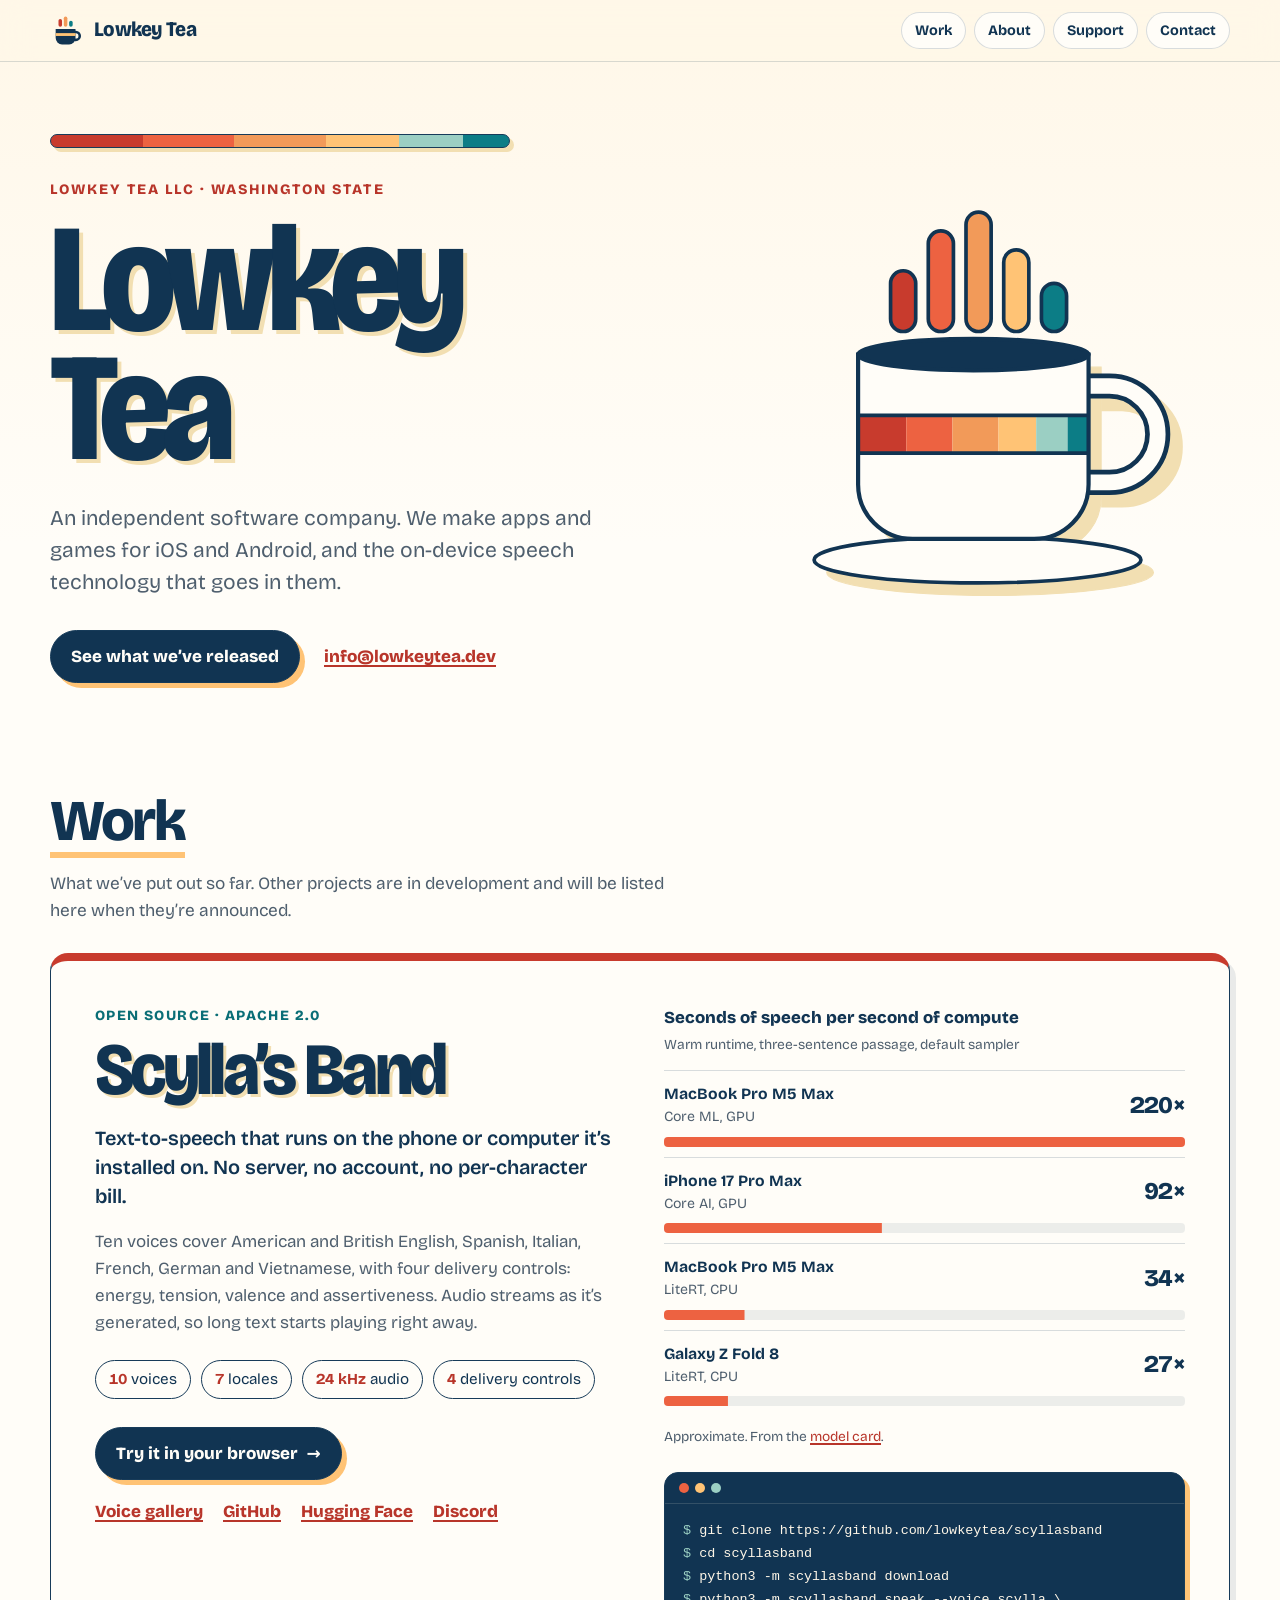
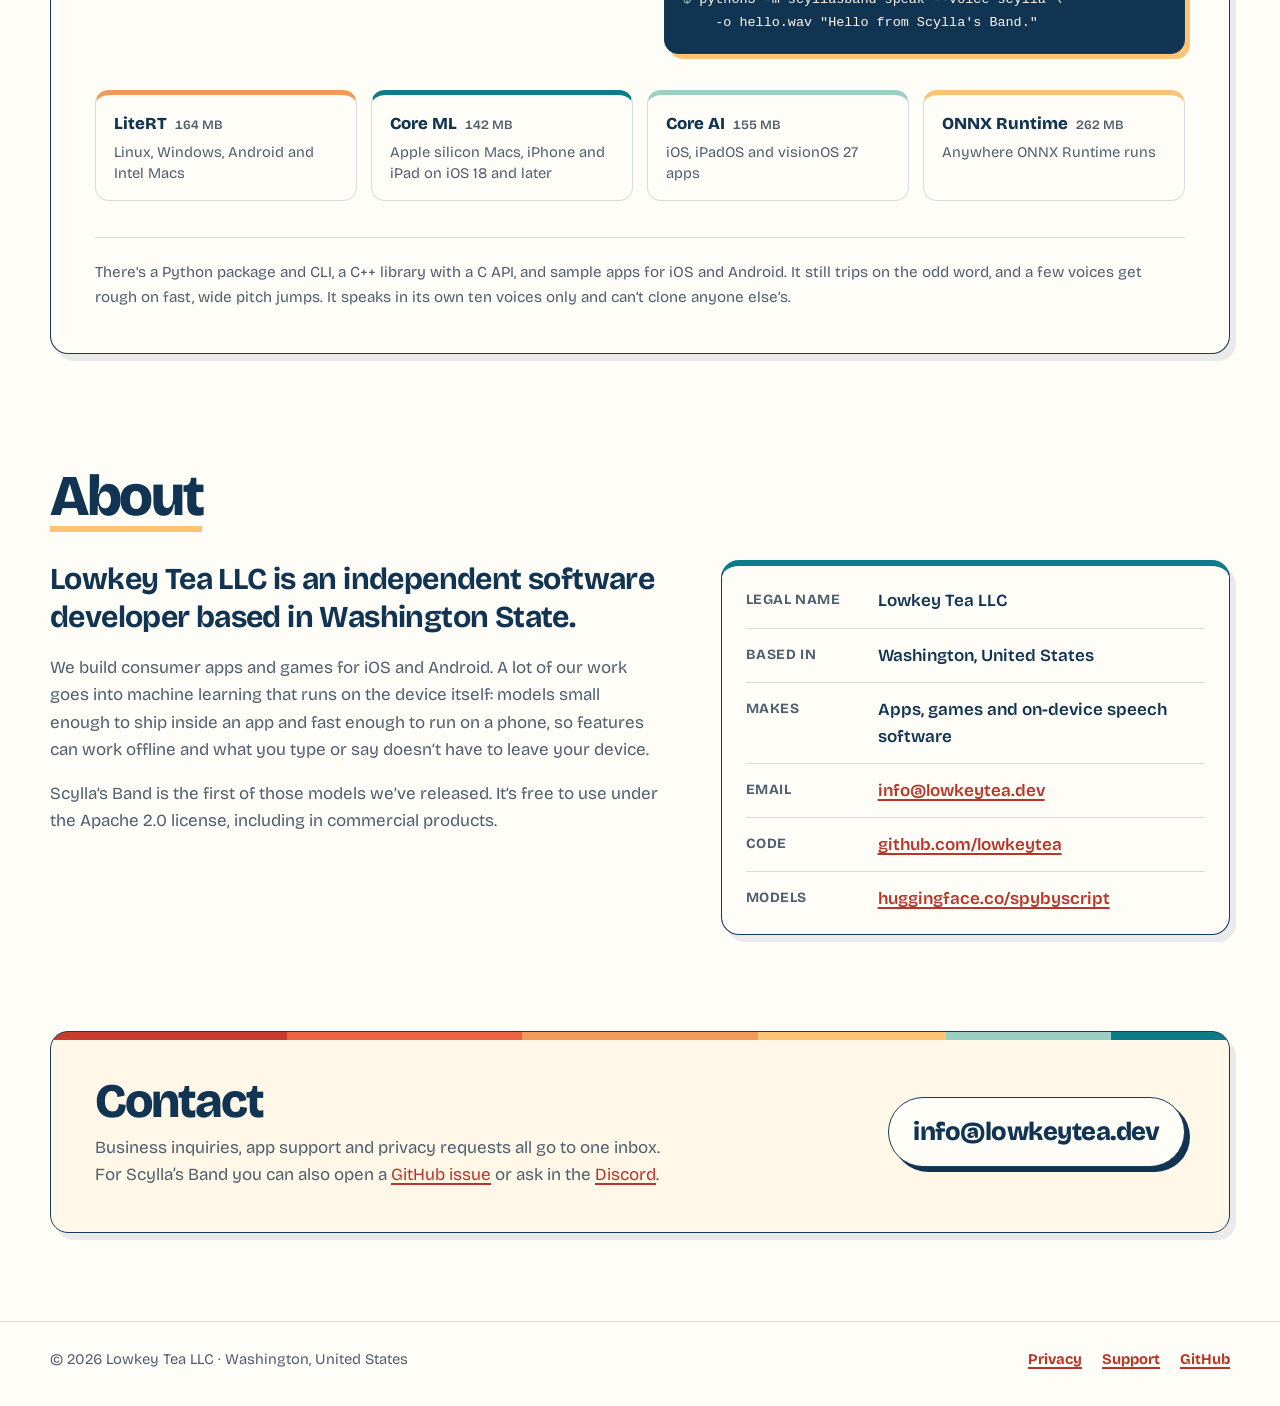
==== site/index.html @ 159c46e9 "Use info@lowkeytea.dev as the contact address Co-Authored-By: Claude Opus 5.5 <noreply@anthropic.com" ====
<!doctype html>
<html lang="en">
<head>
  <meta charset="utf-8">
  <meta name="viewport" content="width=device-width, initial-scale=1">
  <title>Lowkey Tea LLC</title>
  <meta name="description" content="Lowkey Tea LLC is an independent software company in Washington State. We make apps and games for iOS and Android, and Scylla's Band, an open-source text-to-speech model that runs on the device.">
  <meta name="color-scheme" content="light dark">
  <meta name="theme-color" content="#fff7e8" media="(prefers-color-scheme: light)">
  <meta name="theme-color" content="#0c1f33" media="(prefers-color-scheme: dark)">
  <meta property="og:type" content="website">
  <meta property="og:site_name" content="Lowkey Tea LLC">
  <meta property="og:title" content="Lowkey Tea LLC">
  <meta property="og:description" content="Independent software company in Washington State. Apps, games and on-device speech.">
  <link rel="canonical" href="https://lowkeytea.dev/">
  <meta property="og:url" content="https://lowkeytea.dev/">
  <meta property="og:image" content="https://lowkeytea.dev/assets/og.png">
  <meta property="og:image:width" content="1200">
  <meta property="og:image:height" content="630">
  <meta property="og:image:alt" content="Lowkey Tea LLC wordmark and mug logo on a cream background">
  <meta name="twitter:card" content="summary_large_image">
  <link rel="icon" href="favicon.svg" type="image/svg+xml">
  <link rel="preload" href="assets/fonts/bricolage-latin.woff2" as="font" type="font/woff2" crossorigin>
  <link rel="stylesheet" href="assets/site.css">
</head>
<body>
  <a class="skip" href="#main">Skip to content</a>

  <header class="site-header">
    <div class="shell header-row">
      <a class="brand" href="./" aria-label="Lowkey Tea, home">
        <svg class="brand-mark" viewBox="0 0 48 48" aria-hidden="true"><use href="#mark"/></svg>
        <span class="brand-name">Lowkey Tea</span>
      </a>
      <nav aria-label="Main">
        <a href="#work">Work</a>
        <a href="#about">About</a>
        <a href="support/">Support</a>
        <a href="#contact">Contact</a>
      </nav>
    </div>
  </header>

  <main id="main" tabindex="-1">
    <section class="hero shell">
      <div class="hero-copy">
        <div class="stripe" aria-hidden="true"></div>
        <p class="eyebrow">Lowkey Tea LLC &middot; Washington State</p>
        <h1>Lowkey<br>Tea</h1>
        <p class="lede">An independent software company. We make apps and games for iOS and Android, and the on-device speech technology that goes in them.</p>
        <div class="actions">
          <a class="button" href="#work">See what we&rsquo;ve released</a>
          <a class="text-link" href="mailto:info@lowkeytea.dev">info@lowkeytea.dev</a>
        </div>
      </div>

      <figure class="hero-art" aria-hidden="true">
        <svg viewBox="0 0 420 380">
          <defs>
            <clipPath id="mug-clip"><path d="M86 138H306V262a52 52 0 0 1-52 52H138a52 52 0 0 1-52-52Z"/></clipPath>
          </defs>
          <g class="art-shadow" transform="translate(12 12)">
            <ellipse cx="200" cy="334" rx="156" ry="22"/>
            <path d="M86 138H306V262a52 52 0 0 1-52 52H138a52 52 0 0 1-52-52Z"/>
            <path d="M306 168h20a46 46 0 0 1 0 92h-20" fill="none" stroke-width="24"/>
          </g>
          <ellipse class="art-saucer" cx="200" cy="334" rx="156" ry="22"/>
          <path class="art-handle-outer" d="M306 168h20a46 46 0 0 1 0 92h-20"/>
          <path class="art-handle-inner" d="M306 168h20a46 46 0 0 1 0 92h-20"/>
          <path class="art-body" d="M86 138H306V262a52 52 0 0 1-52 52H138a52 52 0 0 1-52-52Z"/>
          <g clip-path="url(#mug-clip)">
            <rect x="86" y="196" width="46" height="36" fill="#c83b2d"/>
            <rect x="132" y="196" width="44" height="36" fill="#ed6241"/>
            <rect x="176" y="196" width="44" height="36" fill="#f29a59"/>
            <rect x="220" y="196" width="36" height="36" fill="#ffc375"/>
            <rect x="256" y="196" width="30" height="36" fill="#9bcfc3"/>
            <rect x="286" y="196" width="20" height="36" fill="#0c7d86"/>
          </g>
          <path class="art-line" d="M86 196H306M86 232H306"/>
          <path class="art-outline" d="M86 138H306V262a52 52 0 0 1-52 52H138a52 52 0 0 1-52-52Z"/>
          <ellipse class="art-rim" cx="196" cy="138" rx="110" ry="15"/>
          <g class="steam">
            <rect x="117" y="58"  width="24" height="58"  rx="12" fill="#c83b2d"/>
            <rect x="153" y="20"  width="24" height="96"  rx="12" fill="#ed6241"/>
            <rect x="189" y="2"   width="24" height="114" rx="12" fill="#f29a59"/>
            <rect x="225" y="38"  width="24" height="78"  rx="12" fill="#ffc375"/>
            <rect x="261" y="70"  width="24" height="46"  rx="12" fill="#0c7d86"/>
          </g>
        </svg>
      </figure>
    </section>

    <section id="work" class="work shell" aria-labelledby="work-title">
      <div class="section-head">
        <h2 id="work-title">Work</h2>
        <p>What we&rsquo;ve put out so far. Other projects are in development and will be listed here when they&rsquo;re announced.</p>
      </div>

      <article class="feature" aria-labelledby="sb-title">
        <div class="feature-main">
          <p class="kicker">Open source &middot; Apache 2.0</p>
          <h3 id="sb-title">Scylla&rsquo;s Band</h3>
          <p class="feature-lede">Text-to-speech that runs on the phone or computer it&rsquo;s installed on. No server, no account, no per-character bill.</p>
          <p>Ten voices cover American and British English, Spanish, Italian, French, German and Vietnamese, with four delivery controls: energy, tension, valence and assertiveness. Audio streams as it&rsquo;s generated, so long text starts playing right away.</p>
          <ul class="chips" aria-label="At a glance">
            <li><strong>10</strong> voices</li>
            <li><strong>7</strong> locales</li>
            <li><strong>24 kHz</strong> audio</li>
            <li><strong>4</strong> delivery controls</li>
          </ul>
          <div class="feature-links">
            <a class="button" href="scyllasband/demo/">Try it in your browser <span aria-hidden="true">&rarr;</span></a>
            <p class="link-row"><a href="https://lowkeytea.github.io/scyllasband/">Voice gallery</a><a href="https://github.com/lowkeytea/scyllasband">GitHub</a><a href="https://huggingface.co/spybyscript/scyllasband">Hugging Face</a><a href="https://discord.gg/mBhpn7WB5N">Discord</a></p>
          </div>
        </div>

        <div class="feature-side">
          <figure class="speed">
            <figcaption>
              <span class="speed-title">Seconds of speech per second of compute</span>
              <span class="speed-note">Warm runtime, three-sentence passage, default sampler</span>
            </figcaption>
            <ol class="speed-list">
              <li><span class="device">MacBook Pro M5 Max</span><span class="bundle">Core ML, GPU</span><span class="num">220&times;</span></li>
              <li><span class="device">iPhone 17 Pro Max</span><span class="bundle">Core AI, GPU</span><span class="num">92&times;</span></li>
              <li><span class="device">MacBook Pro M5 Max</span><span class="bundle">LiteRT, CPU</span><span class="num">34&times;</span></li>
              <li><span class="device">Galaxy Z Fold 8</span><span class="bundle">LiteRT, CPU</span><span class="num">27&times;</span></li>
            </ol>
            <p class="speed-source">Approximate. From the <a href="https://huggingface.co/spybyscript/scyllasband">model card</a>.</p>
          </figure>

          <div class="terminal" aria-label="Quick start">
            <div class="terminal-bar" aria-hidden="true"><span></span><span></span><span></span></div>
<pre tabindex="0"><code><span class="prompt">$</span> git clone https://github.com/lowkeytea/scyllasband
<span class="prompt">$</span> cd scyllasband
<span class="prompt">$</span> python3 -m scyllasband download
<span class="prompt">$</span> python3 -m scyllasband speak --voice scylla \
    -o hello.wav "Hello from Scylla's Band."</code></pre>
          </div>
        </div>

        <dl class="platforms">
          <div>
            <dt>LiteRT <span class="size">164 MB</span></dt>
            <dd>Linux, Windows, Android and Intel Macs</dd>
          </div>
          <div>
            <dt>Core ML <span class="size">142 MB</span></dt>
            <dd>Apple silicon Macs, iPhone and iPad on iOS 18 and later</dd>
          </div>
          <div>
            <dt>Core AI <span class="size">155 MB</span></dt>
            <dd>iOS, iPadOS and visionOS 27 apps</dd>
          </div>
          <div>
            <dt>ONNX Runtime <span class="size">262 MB</span></dt>
            <dd>Anywhere ONNX Runtime runs</dd>
          </div>
        </dl>
        <p class="feature-foot">There&rsquo;s a Python package and CLI, a C++ library with a C API, and sample apps for iOS and Android. It still trips on the odd word, and a few voices get rough on fast, wide pitch jumps. It speaks in its own ten voices only and can&rsquo;t clone anyone else&rsquo;s.</p>
      </article>
    </section>

    <section id="about" class="about shell" aria-labelledby="about-title">
      <div class="section-head">
        <h2 id="about-title">About</h2>
      </div>
      <div class="about-grid">
        <div class="about-copy">
          <p class="about-lede">Lowkey Tea LLC is an independent software developer based in Washington State.</p>
          <p>We build consumer apps and games for iOS and Android. A lot of our work goes into machine learning that runs on the device itself: models small enough to ship inside an app and fast enough to run on a phone, so features can work offline and what you type or say doesn&rsquo;t have to leave your device.</p>
          <p>Scylla&rsquo;s Band is the first of those models we&rsquo;ve released. It&rsquo;s free to use under the Apache 2.0 license, including in commercial products.</p>
        </div>
        <dl class="facts">
          <div><dt>Legal name</dt><dd>Lowkey Tea LLC</dd></div>
          <div><dt>Based in</dt><dd>Washington, United States</dd></div>
          <div><dt>Makes</dt><dd>Apps, games and on-device speech software</dd></div>
          <div><dt>Email</dt><dd><a href="mailto:info@lowkeytea.dev">info@lowkeytea.dev</a></dd></div>
          <div><dt>Code</dt><dd><a href="https://github.com/lowkeytea">github.com/lowkeytea</a></dd></div>
          <div><dt>Models</dt><dd><a href="https://huggingface.co/spybyscript">huggingface.co/spybyscript</a></dd></div>
        </dl>
      </div>
    </section>

    <section id="contact" class="contact shell" aria-labelledby="contact-title">
      <div class="contact-card">
        <div>
          <h2 id="contact-title">Contact</h2>
          <p>Business inquiries, app support and privacy requests all go to one inbox. For Scylla&rsquo;s Band you can also open a <a href="https://github.com/lowkeytea/scyllasband/issues">GitHub issue</a> or ask in the <a href="https://discord.gg/mBhpn7WB5N">Discord</a>.</p>
        </div>
        <a class="email" href="mailto:info@lowkeytea.dev">info@lowkeytea.dev</a>
      </div>
    </section>
  </main>

  <footer class="site-footer">
    <div class="shell footer-row">
      <p>&copy; 2026 Lowkey Tea LLC &middot; Washington, United States</p>
      <nav aria-label="Footer">
        <a href="privacy/">Privacy</a>
        <a href="support/">Support</a>
        <a href="https://github.com/lowkeytea">GitHub</a>
      </nav>
    </div>
  </footer>

  <svg class="sprite" aria-hidden="true">
    <symbol id="mark" viewBox="0 0 48 48">
      <rect x="12" y="7" width="5" height="11" rx="2.5" fill="#c83b2d"/>
      <rect x="19.5" y="3.5" width="5" height="14.5" rx="2.5" fill="#f29a59"/>
      <rect x="27" y="9.5" width="5" height="8.5" rx="2.5" fill="#0c7d86"/>
      <path d="M34 25.5h2.5a5.5 5.5 0 0 1 0 11H33" fill="none" stroke="currentColor" stroke-width="3.6" stroke-linecap="round"/>
      <path d="M8 21h28v13a9 9 0 0 1-9 9H17a9 9 0 0 1-9-9z" fill="currentColor"/>
      <rect x="8" y="27" width="28" height="4" fill="#ffc375"/>
    </symbol>
  </svg>
</body>
</html>
---- site/assets/site.css ----
/* Lowkey Tea LLC. Palette and shapes follow the Scylla's Band voice gallery. */

@font-face {
  font-family: "Bricolage Grotesque";
  font-style: normal;
  font-weight: 200 800;
  font-stretch: 75% 100%;
  font-display: swap;
  src: url("fonts/bricolage-vietnamese.woff2") format("woff2");
  unicode-range: U+0102-0103, U+0110-0111, U+0128-0129, U+0168-0169, U+01A0-01A1, U+01AF-01B0, U+0300-0301, U+0303-0304, U+0308-0309, U+0323, U+0329, U+1EA0-1EF9, U+20AB;
}
@font-face {
  font-family: "Bricolage Grotesque";
  font-style: normal;
  font-weight: 200 800;
  font-stretch: 75% 100%;
  font-display: swap;
  src: url("fonts/bricolage-latin-ext.woff2") format("woff2");
  unicode-range: U+0100-02BA, U+02BD-02C5, U+02C7-02CC, U+02CE-02D7, U+02DD-02FF, U+0304, U+0308, U+0329, U+1D00-1DBF, U+1E00-1E9F, U+1EF2-1EFF, U+2020, U+20A0-20AB, U+20AD-20C4, U+2113, U+2C60-2C7F, U+A720-A7FF;
}
@font-face {
  font-family: "Bricolage Grotesque";
  font-style: normal;
  font-weight: 200 800;
  font-stretch: 75% 100%;
  font-display: swap;
  src: url("fonts/bricolage-latin.woff2") format("woff2");
  unicode-range: U+0000-00FF, U+0131, U+0152-0153, U+02BB-02BC, U+02C6, U+02DA, U+02DC, U+0304, U+0308, U+0329, U+2000-206F, U+20AC, U+2122, U+2191, U+2193, U+2212, U+2215, U+FEFF, U+FFFD;
}

:root {
  color-scheme: light;

  /* Brand stripe: identical in both themes. */
  --red: #c83b2d;
  --coral: #ed6241;
  --orange: #f29a59;
  --apricot: #ffc375;
  --seafoam: #9bcfc3;
  --teal: #0c7d86;

  --ink: #113452;
  --muted: #4f5f6e;
  --paper: #fffdf8;
  --wash: #fff7e8;
  --card: #fffdf8;
  --cream: #f2dfb2;
  --line: #173b59;
  --line-soft: rgba(17, 52, 82, .16);
  --link: #b8352a;
  --link-hover: #0a6e76;
  --kicker: #0a6e76;
  --title-shadow: #f2dfb2;
  --shadow: 6px 7px 0 rgba(17, 52, 82, .09);
  --shadow-hard: 5px 5px 0 #113452;
  --bar: #ed6241;
  --bar-track: rgba(17, 52, 82, .08);
  --term-bg: #113452;
  --term-ink: #fff7e8;
  --term-muted: #9bcfc3;
  --art-fill: #fffdf8;
  --art-ink: #113452;
  --art-tea: #113452;
  --art-shadow: #f2dfb2;

  --font: "Bricolage Grotesque", ui-sans-serif, system-ui, -apple-system, BlinkMacSystemFont, "Segoe UI", sans-serif;
  --mono: ui-monospace, SFMono-Regular, Menlo, Consolas, monospace;
  --radius: 18px;
}

@media (prefers-color-scheme: dark) {
  :root {
    color-scheme: dark;
    --ink: #fff3dc;
    --muted: #b9c6d2;
    --paper: #0c1f33;
    --wash: #10283f;
    --card: #12304b;
    --cream: #2a4664;
    --line: #f2dfb2;
    --line-soft: rgba(242, 223, 178, .18);
    --link: #ff8f74;
    --link-hover: #7fd6cf;
    --kicker: #7fd6cf;
    --title-shadow: #c83b2d;
    --shadow: 6px 7px 0 rgba(0, 0, 0, .28);
    --shadow-hard: 5px 5px 0 #c83b2d;
    --bar: #ff8f74;
    --bar-track: rgba(242, 223, 178, .1);
    --term-bg: #081726;
    --term-ink: #fff3dc;
    --term-muted: #7fd6cf;
    --art-fill: #fff7e8;
    --art-ink: #f2dfb2;
    --art-tea: #113452;
    --art-shadow: #081726;
  }
}

* { box-sizing: border-box; }
[hidden] { display: none !important; }
html { scroll-behavior: smooth; -webkit-text-size-adjust: 100%; background: var(--paper); }
body {
  margin: 0;
  min-height: 100vh;
  color: var(--ink);
  background: linear-gradient(180deg, var(--wash) 0, var(--paper) 34rem) no-repeat, var(--paper);
  font: 400 17px/1.6 var(--font);
  font-optical-sizing: auto;
  text-rendering: optimizeLegibility;
}
img, svg { display: block; max-width: 100%; }
a { color: var(--link); text-decoration-thickness: 1.5px; text-underline-offset: .18em; }
a:hover { color: var(--link-hover); }
:focus-visible { outline: 3px solid var(--teal); outline-offset: 3px; border-radius: 6px; }
@media (prefers-color-scheme: dark) { :focus-visible { outline-color: var(--apricot); } }
::selection { background: var(--apricot); color: #113452; }

.sprite { position: absolute; width: 0; height: 0; overflow: hidden; }
.shell { width: min(1180px, calc(100% - 32px)); margin-inline: auto; }
.visually-hidden {
  position: absolute; width: 1px; height: 1px; margin: -1px; padding: 0; overflow: hidden;
  clip: rect(0 0 0 0); white-space: nowrap; border: 0;
}
.skip {
  position: absolute; left: 16px; top: -60px; z-index: 50; padding: 10px 14px;
  border: 1.5px solid var(--line); border-radius: 999px; background: var(--card); color: var(--ink);
  font-weight: 700; text-decoration: none;
}
.skip:focus { top: 12px; }
main:focus { outline: none; }

/* Header */
.site-header {
  position: sticky; top: 0; z-index: 20;
  background: color-mix(in srgb, var(--wash) 88%, transparent);
  border-bottom: 1px solid var(--line-soft);
  backdrop-filter: blur(14px);
  -webkit-backdrop-filter: blur(14px);
}
.header-row { display: flex; align-items: center; justify-content: space-between; gap: 16px; padding-block: 12px; }
.brand { display: inline-flex; align-items: center; gap: 10px; color: var(--ink); text-decoration: none; }
.brand:hover { color: var(--ink); }
.brand-mark { width: 34px; height: 34px; color: var(--ink); }
.brand-name { font-size: 1.28rem; font-weight: 800; letter-spacing: -.035em; font-stretch: 92%; }
.site-header nav { display: flex; flex-wrap: wrap; justify-content: flex-end; gap: 8px; }
.site-header nav a {
  padding: 6px 13px; border: 1.5px solid var(--line-soft); border-radius: 999px;
  color: var(--ink); background: var(--card); font-size: .9rem; font-weight: 700; text-decoration: none;
}
.site-header nav a:hover { border-color: var(--line); color: var(--link); }

/* Shared pieces */
.stripe {
  width: min(460px, 78vw); height: 14px; margin-bottom: 30px;
  border: 1.5px solid var(--line); border-radius: 999px;
  background: linear-gradient(90deg, var(--red) 0 20%, var(--coral) 20% 40%, var(--orange) 40% 60%,
    var(--apricot) 60% 76%, var(--seafoam) 76% 90%, var(--teal) 90% 100%);
  box-shadow: 4px 4px 0 var(--title-shadow);
}
.eyebrow {
  margin: 0 0 14px; color: var(--link); font-size: .9rem; font-weight: 800;
  letter-spacing: .14em; text-transform: uppercase;
}
.button {
  display: inline-flex; align-items: center; gap: .5em; padding: 12px 20px;
  border: 1.5px solid var(--line); border-radius: 999px;
  background: var(--ink); color: var(--paper);
  font-weight: 800; text-decoration: none; box-shadow: var(--shadow-hard);
  transition: transform .15s ease, box-shadow .15s ease;
}
@media (prefers-color-scheme: light) { .button { box-shadow: 5px 5px 0 var(--apricot); } }
.button:hover { color: var(--paper); transform: translate(-2px, -2px); box-shadow: 7px 7px 0 var(--apricot); }
@media (prefers-color-scheme: dark) { .button:hover { box-shadow: 7px 7px 0 var(--red); } }
.button:active { transform: translate(2px, 2px); box-shadow: 2px 2px 0 var(--apricot); }
.text-link { font-weight: 800; }

h1, h2, h3 { text-wrap: balance; }
.section-head { margin: 0 0 28px; }
.section-head h2 {
  display: inline-block; margin: 0; border-bottom: 6px solid var(--apricot);
  font-size: clamp(2.2rem, 5vw, 3.6rem); font-weight: 800; line-height: 1.05; letter-spacing: -.04em;
}
.section-head p { max-width: 640px; margin: 12px 0 0; color: var(--muted); font-size: 1.08rem; }

/* Hero */
.hero {
  display: grid; grid-template-columns: minmax(0, 1.15fr) minmax(0, .85fr); align-items: center; gap: 40px;
  padding: 72px 0 84px;
}
.hero h1 {
  margin: 0; font-size: clamp(4rem, 13vw, 9.6rem); font-weight: 800; font-stretch: 88%;
  line-height: .84; letter-spacing: -.055em; text-shadow: 4px 4px 0 var(--title-shadow);
}
.lede { max-width: 34rem; margin: 30px 0 0; color: var(--muted); font-size: clamp(1.1rem, 2vw, 1.32rem); line-height: 1.5; }
.actions { display: flex; flex-wrap: wrap; align-items: center; gap: 14px 24px; margin-top: 32px; }

.hero-art { margin: 0; justify-self: center; width: min(100%, 440px); }
.hero-art svg { width: 100%; height: auto; overflow: visible; }
.art-shadow { fill: var(--art-shadow); stroke: var(--art-shadow); }
.art-saucer { fill: var(--art-fill); stroke: var(--art-ink); stroke-width: 3.5; }
.art-handle-outer { fill: none; stroke: var(--art-ink); stroke-width: 24; stroke-linecap: round; }
.art-handle-inner { fill: none; stroke: var(--art-fill); stroke-width: 15; stroke-linecap: round; }
.art-body { fill: var(--art-fill); }
.art-line { fill: none; stroke: var(--art-ink); stroke-width: 3.5; }
.art-outline { fill: none; stroke: var(--art-ink); stroke-width: 4; }
.art-rim { fill: var(--art-tea); stroke: var(--art-ink); stroke-width: 4; }
.steam rect { stroke: var(--art-ink); stroke-width: 3.5; transform-box: fill-box; transform-origin: 50% 100%; }

@media (prefers-reduced-motion: no-preference) {
  .steam rect { animation: steam 2.8s ease-in-out infinite alternate; }
  .steam rect:nth-child(2) { animation-delay: -.55s; }
  .steam rect:nth-child(3) { animation-delay: -1.1s; }
  .steam rect:nth-child(4) { animation-delay: -1.65s; }
  .steam rect:nth-child(5) { animation-delay: -2.2s; }
  @keyframes steam { from { transform: scaleY(.62); } to { transform: scaleY(1); } }
}

/* Work */
.work { padding: 24px 0 56px; scroll-margin-top: 80px; }
.feature {
  display: grid; grid-template-columns: minmax(0, 1fr) minmax(0, 1fr); gap: 36px 48px;
  padding: clamp(24px, 4vw, 44px);
  border: 1.5px solid var(--line); border-top: 8px solid var(--red); border-radius: var(--radius);
  background: var(--card); box-shadow: var(--shadow);
}
.kicker { margin: 0 0 8px; color: var(--kicker); font-size: .88rem; font-weight: 800; letter-spacing: .1em; text-transform: uppercase; }
.feature h3 {
  margin: 0; font-size: clamp(2.6rem, 6vw, 4.6rem); font-weight: 800; font-stretch: 90%;
  line-height: .95; letter-spacing: -.05em; text-shadow: 3px 3px 0 var(--title-shadow);
}
.feature-lede { margin: 18px 0 0; font-size: 1.25rem; font-weight: 600; line-height: 1.45; }
.feature-main > p:not(.kicker):not(.feature-lede) { color: var(--muted); }
.chips { display: flex; flex-wrap: wrap; gap: 10px; margin: 24px 0 0; padding: 0; list-style: none; }
.chips li {
  padding: 6px 13px; border: 1.5px solid var(--line); border-radius: 999px;
  background: var(--paper); font-size: .95rem;
}
.chips strong { color: var(--link); font-variant-numeric: tabular-nums; }
.feature-links { display: grid; justify-items: start; gap: 18px; margin-top: 28px; }
.link-row { display: flex; flex-wrap: wrap; gap: 6px 20px; margin: 0; font-weight: 800; }
.platforms .size { margin-left: 4px; color: var(--muted); font-size: .8rem; font-weight: 600; font-variant-numeric: tabular-nums; }

.feature-side { display: grid; gap: 24px; align-content: start; }
.speed { margin: 0; }
.speed figcaption { display: grid; gap: 2px; margin-bottom: 14px; }
.speed-title { font-weight: 800; font-size: 1.05rem; }
.speed-note, .speed-source { color: var(--muted); font-size: .86rem; }
.speed-source { margin: 10px 0 0; }
.speed-list { margin: 0; padding: 0; list-style: none; }
.speed-list li {
  display: grid; grid-template-columns: minmax(0, 1fr) auto; grid-template-areas: "device num" "bundle num" "bar bar";
  column-gap: 12px; padding: 10px 0; border-top: 1px solid var(--line-soft);
}
.speed-list li::after {
  content: ""; grid-area: bar; height: 10px; margin-top: 8px; border-radius: 4px;
  background: linear-gradient(var(--bar), var(--bar)) 0 0 / max(6px, calc(var(--v) / 220 * 100%)) 100% no-repeat, var(--bar-track);
}
.speed-list li:nth-child(1) { --v: 220; }
.speed-list li:nth-child(2) { --v: 92; }
.speed-list li:nth-child(3) { --v: 34; }
.speed-list li:nth-child(4) { --v: 27; }
.speed-list .device { grid-area: device; font-weight: 700; font-size: .98rem; }
.speed-list .bundle { grid-area: bundle; color: var(--muted); font-size: .88rem; }
.speed-list .num {
  grid-area: num; align-self: center; font-size: 1.5rem; font-weight: 800; letter-spacing: -.03em;
  font-variant-numeric: tabular-nums;
}

.terminal {
  overflow: hidden; border: 1.5px solid var(--line); border-radius: 14px;
  background: var(--term-bg); color: var(--term-ink); box-shadow: 5px 5px 0 var(--apricot);
}
@media (prefers-color-scheme: dark) { .terminal { box-shadow: 5px 5px 0 var(--red); } }
.terminal-bar { display: flex; gap: 6px; padding: 10px 14px; border-bottom: 1px solid rgba(255, 247, 232, .14); }
.terminal-bar span { width: 10px; height: 10px; border-radius: 50%; background: var(--coral); }
.terminal-bar span:nth-child(2) { background: var(--apricot); }
.terminal-bar span:nth-child(3) { background: var(--seafoam); }
.terminal pre { margin: 0; padding: 16px 18px 18px; overflow-x: auto; font: 500 .84rem/1.7 var(--mono); }
.terminal .prompt { color: var(--term-muted); user-select: none; }

.platforms {
  grid-column: 1 / -1; display: grid; grid-template-columns: repeat(4, minmax(0, 1fr)); gap: 14px; margin: 0;
}
.platforms div {
  padding: 16px 18px; border: 1.5px solid var(--line-soft); border-radius: 14px; background: var(--paper);
  border-top: 5px solid var(--orange);
}
.platforms div:nth-child(2) { border-top-color: var(--teal); }
.platforms div:nth-child(3) { border-top-color: var(--seafoam); }
.platforms div:nth-child(4) { border-top-color: var(--apricot); }
.platforms dt { font-weight: 800; font-size: 1.05rem; }
.platforms dd { margin: 4px 0 0; color: var(--muted); font-size: .92rem; line-height: 1.45; }
.feature-foot {
  grid-column: 1 / -1; margin: 0; padding-top: 22px; border-top: 1px solid var(--line-soft);
  color: var(--muted); font-size: .95rem;
}

/* About */
.about { padding: 56px 0; scroll-margin-top: 80px; }
.about-grid { display: grid; grid-template-columns: minmax(0, 1.1fr) minmax(0, .9fr); gap: 48px; align-items: start; }
.about-lede { margin: 0 0 18px; font-size: clamp(1.4rem, 2.6vw, 1.9rem); font-weight: 700; line-height: 1.25; letter-spacing: -.02em; }
.about-copy p:not(.about-lede) { max-width: 38rem; color: var(--muted); font-size: 1.06rem; }
.facts {
  margin: 0; padding: 8px 24px; border: 1.5px solid var(--line); border-top: 6px solid var(--teal);
  border-radius: var(--radius); background: var(--card); box-shadow: var(--shadow);
}
.facts div { display: grid; grid-template-columns: 7.5rem minmax(0, 1fr); gap: 12px; padding: 13px 0; }
.facts div + div { border-top: 1px solid var(--line-soft); }
.facts dt { color: var(--muted); font-size: .88rem; font-weight: 700; letter-spacing: .04em; text-transform: uppercase; padding-top: 2px; }
.facts dd { margin: 0; font-weight: 600; overflow-wrap: anywhere; }

/* Contact */
.contact { padding: 40px 0 88px; scroll-margin-top: 80px; }
.contact-card {
  display: grid; grid-template-columns: minmax(0, 1fr) auto; align-items: center; gap: 28px 48px;
  padding: clamp(24px, 4vw, 44px);
  border: 1.5px solid var(--line); border-radius: var(--radius);
  background:
    linear-gradient(90deg, var(--red) 0 20%, var(--coral) 20% 40%, var(--orange) 40% 60%,
      var(--apricot) 60% 76%, var(--seafoam) 76% 90%, var(--teal) 90% 100%) top / 100% 8px no-repeat,
    var(--wash);
  box-shadow: var(--shadow);
}
.contact-card h2 { margin: 0 0 8px; font-size: clamp(2rem, 4vw, 3rem); font-weight: 800; letter-spacing: -.04em; line-height: 1.05; }
.contact-card p { max-width: 36rem; margin: 0; color: var(--muted); }
.email {
  padding: 14px 24px; border: 1.5px solid var(--line); border-radius: 999px;
  background: var(--card); color: var(--ink);
  font-size: clamp(1.15rem, 2.4vw, 1.6rem); font-weight: 800; letter-spacing: -.02em; text-decoration: none;
  box-shadow: var(--shadow-hard); transition: transform .15s ease, box-shadow .15s ease;
}
.email:hover { color: var(--link); transform: translate(-2px, -2px); box-shadow: 7px 7px 0 var(--ink); }
@media (prefers-color-scheme: dark) { .email:hover { box-shadow: 7px 7px 0 var(--red); } }

/* Footer */
.site-footer { border-top: 1px solid var(--line-soft); }
.footer-row { display: flex; flex-wrap: wrap; align-items: center; justify-content: space-between; gap: 12px 24px; padding-block: 26px 34px; }
.footer-row p { margin: 0; color: var(--muted); font-size: .92rem; }
.footer-row nav { display: flex; flex-wrap: wrap; gap: 8px 20px; }
.footer-row nav a { font-size: .92rem; font-weight: 700; }

/* Document pages: privacy, support, 404 */
.doc { padding: 64px 0 96px; }
.doc-head { max-width: 48rem; }
.doc-head h1 {
  margin: 0; font-size: clamp(3rem, 8vw, 5.6rem); font-weight: 800; font-stretch: 90%;
  line-height: .92; letter-spacing: -.05em; text-shadow: 4px 4px 0 var(--title-shadow);
}
.doc-head .lede { margin-top: 22px; }
.updated { margin: 18px 0 0; color: var(--muted); font-size: .92rem; }
.doc-layout { display: grid; grid-template-columns: 15rem minmax(0, 46rem); gap: 56px; margin-top: 56px; align-items: start; }
.toc { position: sticky; top: 88px; }
.toc p { margin: 0 0 10px; color: var(--muted); font-size: .82rem; font-weight: 800; letter-spacing: .12em; text-transform: uppercase; }
.toc ol { margin: 0; padding: 0; list-style: none; display: grid; gap: 6px; }
.toc a { color: var(--ink); font-weight: 600; font-size: .95rem; text-decoration: none; }
.toc a:hover { color: var(--link); text-decoration: underline; }
.prose h2 {
  margin: 48px 0 12px; font-size: 1.7rem; font-weight: 800; letter-spacing: -.03em; line-height: 1.15;
  scroll-margin-top: 88px;
}
.prose h2:first-child { margin-top: 0; }
.prose h3 { margin: 28px 0 8px; font-size: 1.15rem; font-weight: 800; }
.prose p, .prose li { color: var(--muted); }
.prose strong { color: var(--ink); }
.prose ul { padding-left: 1.2em; }
.prose li + li { margin-top: 6px; }
.summary {
  margin: 0 0 40px; padding: 22px 26px; border: 1.5px solid var(--line); border-top: 6px solid var(--teal);
  border-radius: var(--radius); background: var(--card); box-shadow: var(--shadow);
}
.summary h2 { margin: 0 0 10px; font-size: 1.25rem; }
.summary ul { margin: 0; }
.summary li { color: var(--ink); }
.cards { display: grid; grid-template-columns: repeat(2, minmax(0, 1fr)); gap: 18px; margin-top: 48px; }
.card {
  padding: 24px 26px; border: 1.5px solid var(--line); border-top: 6px solid var(--red);
  border-radius: var(--radius); background: var(--card); box-shadow: var(--shadow);
}
.card:nth-child(2) { border-top-color: var(--orange); }
.card:nth-child(3) { border-top-color: var(--teal); }
.card:nth-child(4) { border-top-color: var(--seafoam); }
.card h2 { margin: 0 0 8px; font-size: 1.4rem; font-weight: 800; letter-spacing: -.02em; }
.card p { margin: 0; color: var(--muted); }
.card p + p { margin-top: 10px; }
.card ul { margin: 10px 0 0; padding-left: 1.2em; color: var(--muted); }

/* Responsive */
@media (max-width: 980px) {
  .hero { grid-template-columns: 1fr; padding: 52px 0 64px; gap: 28px; }
  .hero-art { width: min(78%, 380px); justify-self: start; order: -1; }
  .feature { grid-template-columns: 1fr; }
  .platforms { grid-template-columns: repeat(2, minmax(0, 1fr)); }
  .about-grid { grid-template-columns: 1fr; gap: 32px; }
  .doc-layout { grid-template-columns: 1fr; gap: 32px; }
  .toc { position: static; padding: 18px 20px; border: 1.5px solid var(--line-soft); border-radius: 14px; background: var(--card); }
  .toc ol { grid-template-columns: repeat(2, minmax(0, 1fr)); gap: 6px 16px; }
}
@media (max-width: 720px) {
  body { font-size: 16px; }
  .header-row { flex-direction: column; align-items: flex-start; gap: 10px; }
  .site-header { position: static; }
  .site-header nav { justify-content: flex-start; }
  .hero-art { width: min(64%, 300px); }
  .contact-card { grid-template-columns: 1fr; }
  .email { justify-self: start; }
  .cards { grid-template-columns: 1fr; }
  .work, .about, .contact { scroll-margin-top: 16px; }
  .toc { position: static; }
}
@media (max-width: 480px) {
  .platforms { grid-template-columns: 1fr; }
  .facts { padding: 4px 18px; }
  .facts div { grid-template-columns: 1fr; gap: 2px; }
  .email { font-size: 1.05rem; padding: 12px 18px; }
}

@media (prefers-reduced-motion: reduce) {
  html { scroll-behavior: auto; }
  .button, .email { transition: none; }
}

@media print {
  .site-header nav, .skip, .hero-art, .stripe { display: none; }
  body { background: #fff; color: #000; }
  .feature, .facts, .contact-card, .summary, .card { box-shadow: none; }
}

.prose code { padding: 1px 6px; border-radius: 6px; background: var(--bar-track); color: var(--ink); font: 500 .9em var(--mono); }
.site-header nav a[aria-current="page"] { border-color: var(--line); background: var(--wash); }
.footer-row nav a[aria-current="page"] { color: var(--ink); text-decoration: none; }

.table-wrap { overflow-x: auto; margin: 16px 0; border: 1.5px solid var(--line); border-radius: 14px; background: var(--card); }
.prose table { width: 100%; min-width: 34rem; border-collapse: collapse; font-size: .95rem; }
.prose th, .prose td { padding: 12px 14px; text-align: left; vertical-align: top; }
.prose thead th { color: var(--ink); font-size: .82rem; font-weight: 800; letter-spacing: .06em; text-transform: uppercase; border-bottom: 1.5px solid var(--line); }
.prose tbody td { color: var(--muted); }
.prose tbody tr + tr td { border-top: 1px solid var(--line-soft); }
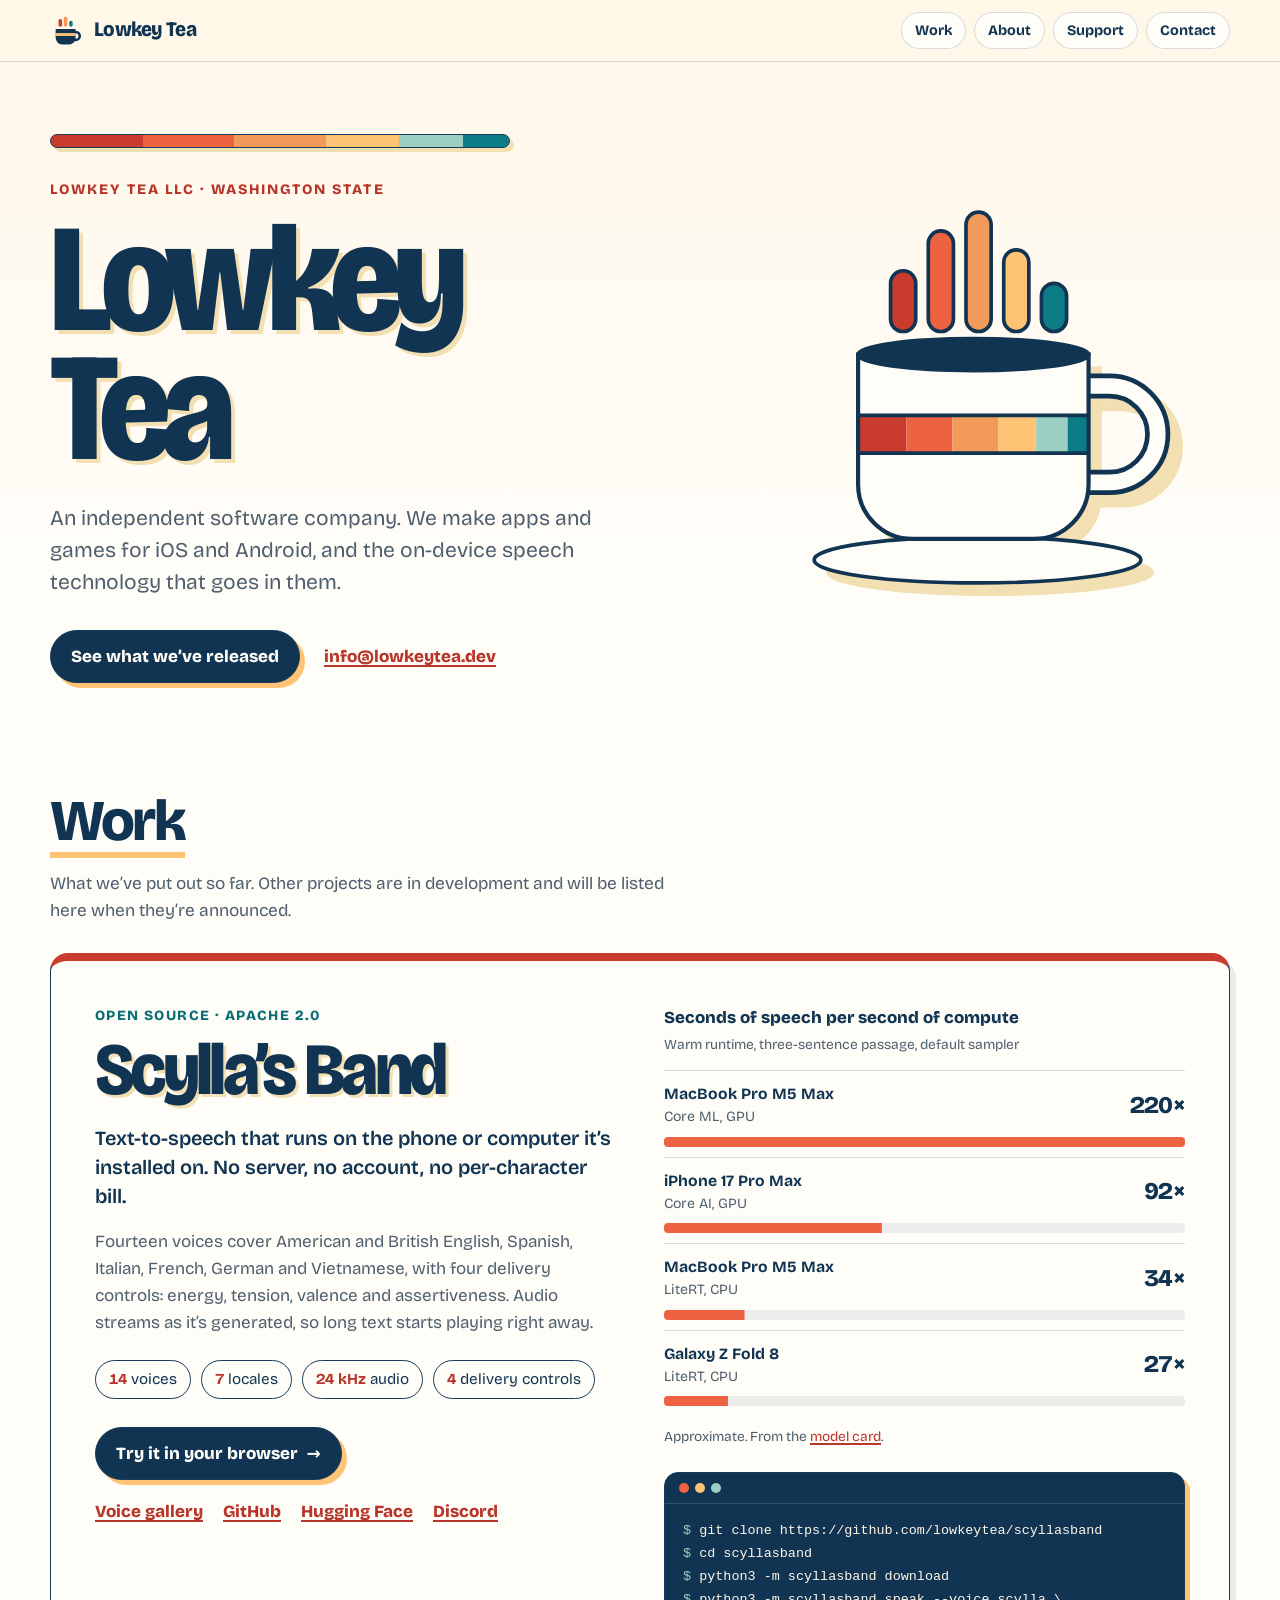
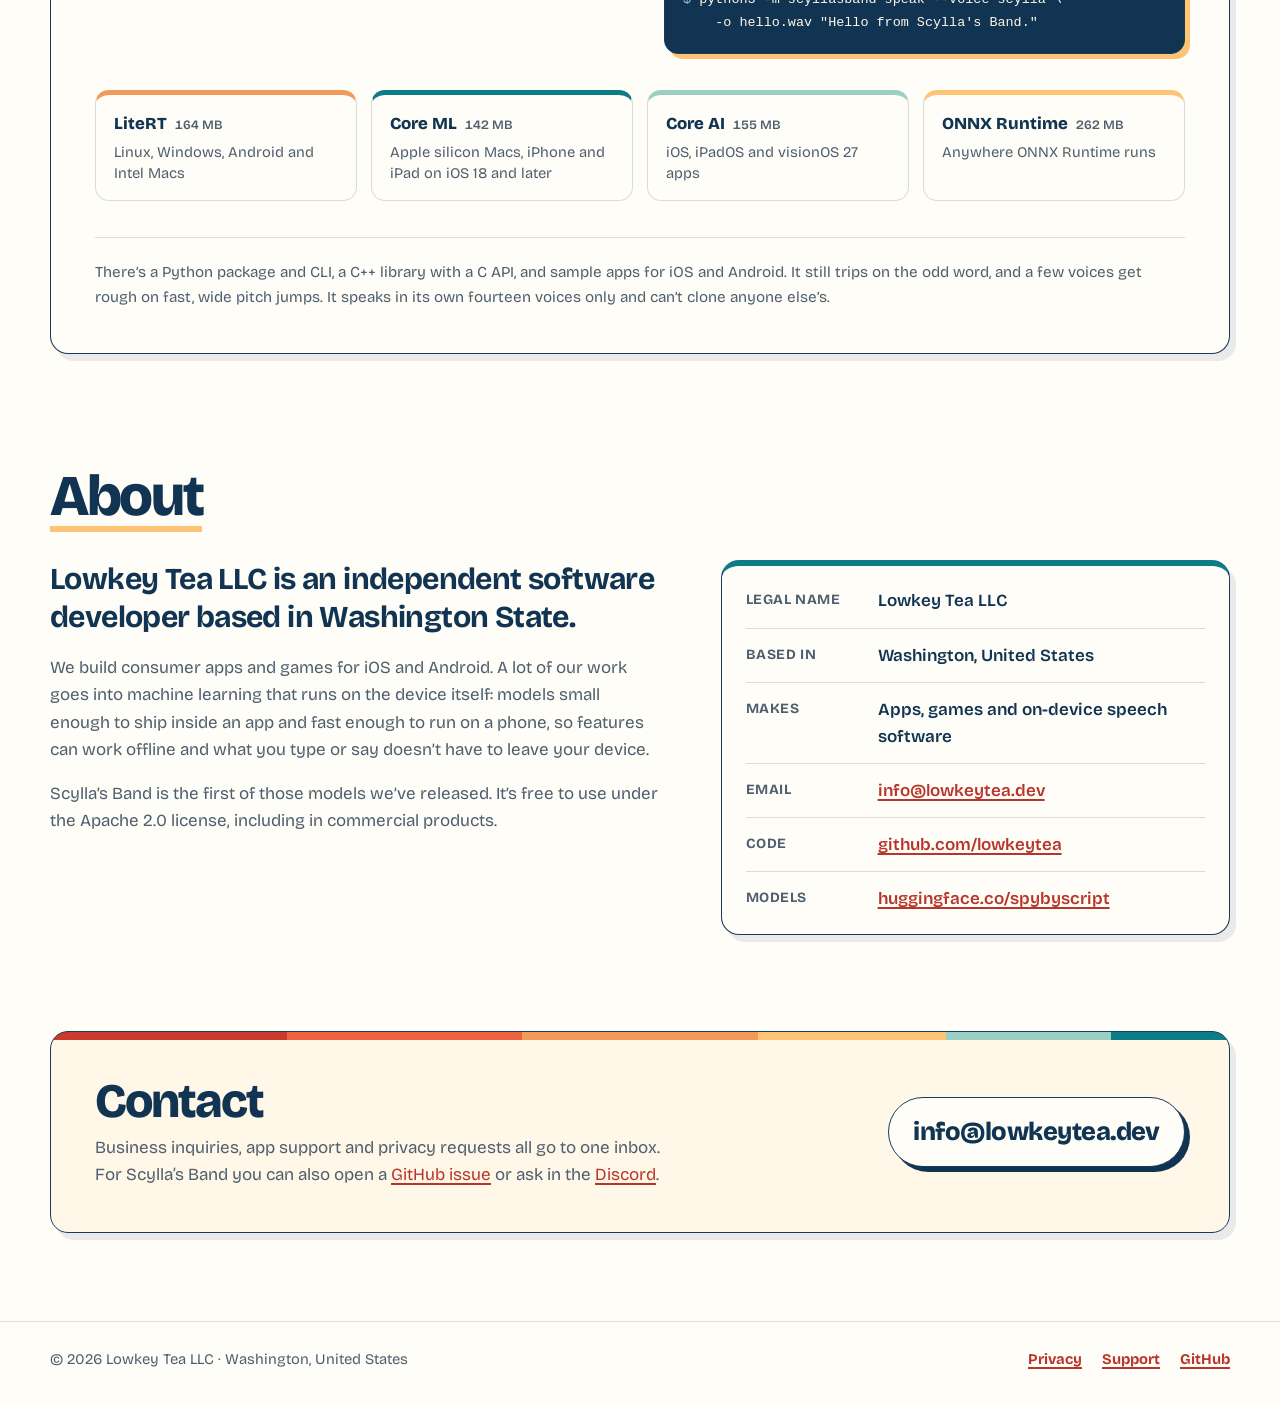
==== commit a6c8995e: "Run the Scylla's Band demo on the GPU with WebGPU, on release v2-20261020 The demo now pins release " ====
--- a/site/index.html
+++ b/site/index.html
@@ -101,9 +101,9 @@
           <p class="kicker">Open source &middot; Apache 2.0</p>
           <h3 id="sb-title">Scylla&rsquo;s Band</h3>
           <p class="feature-lede">Text-to-speech that runs on the phone or computer it&rsquo;s installed on. No server, no account, no per-character bill.</p>
-          <p>Ten voices cover American and British English, Spanish, Italian, French, German and Vietnamese, with four delivery controls: energy, tension, valence and assertiveness. Audio streams as it&rsquo;s generated, so long text starts playing right away.</p>
+          <p>Fourteen voices cover American and British English, Spanish, Italian, French, German and Vietnamese, with four delivery controls: energy, tension, valence and assertiveness. Audio streams as it&rsquo;s generated, so long text starts playing right away.</p>
           <ul class="chips" aria-label="At a glance">
-            <li><strong>10</strong> voices</li>
+            <li><strong>14</strong> voices</li>
             <li><strong>7</strong> locales</li>
             <li><strong>24 kHz</strong> audio</li>
             <li><strong>4</strong> delivery controls</li>
@@ -157,7 +157,7 @@
             <dd>Anywhere ONNX Runtime runs</dd>
           </div>
         </dl>
-        <p class="feature-foot">There&rsquo;s a Python package and CLI, a C++ library with a C API, and sample apps for iOS and Android. It still trips on the odd word, and a few voices get rough on fast, wide pitch jumps. It speaks in its own ten voices only and can&rsquo;t clone anyone else&rsquo;s.</p>
+        <p class="feature-foot">There&rsquo;s a Python package and CLI, a C++ library with a C API, and sample apps for iOS and Android. It still trips on the odd word, and a few voices get rough on fast, wide pitch jumps. It speaks in its own fourteen voices only and can&rsquo;t clone anyone else&rsquo;s.</p>
       </article>
     </section>
 
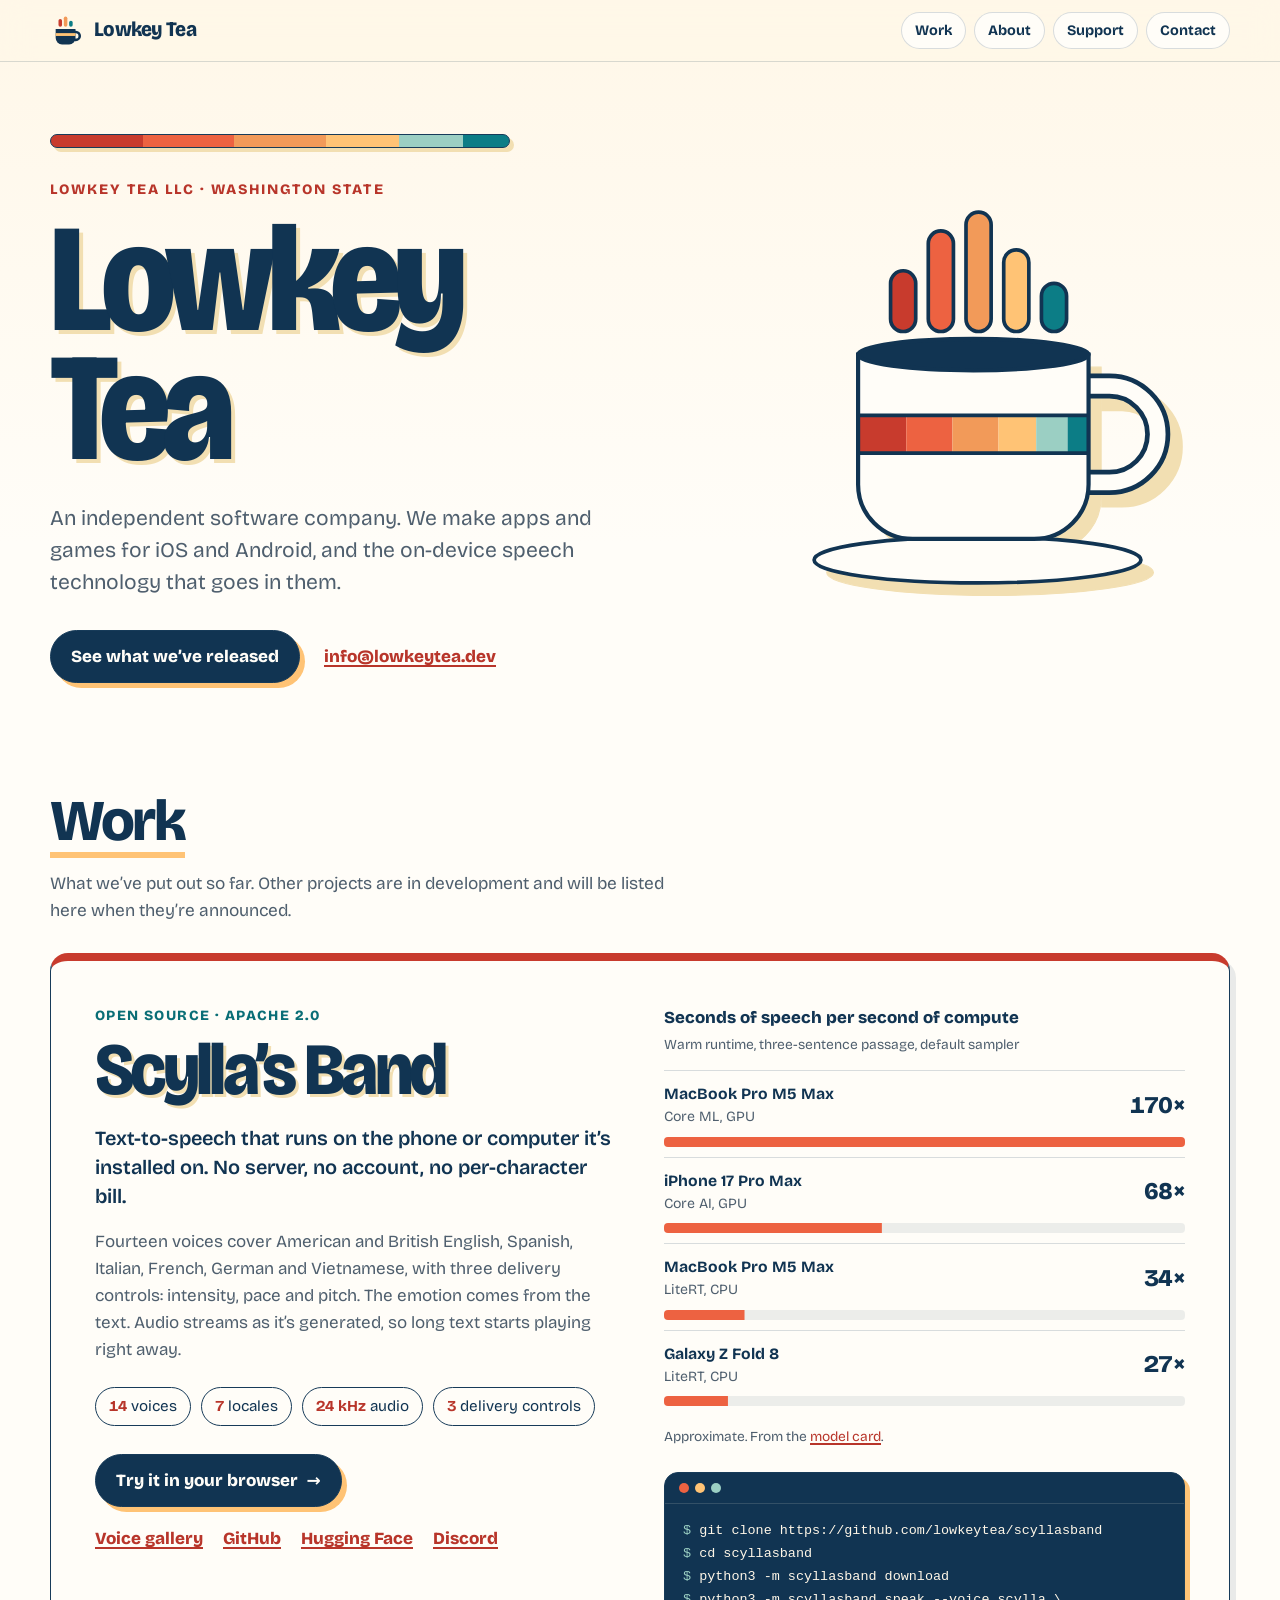
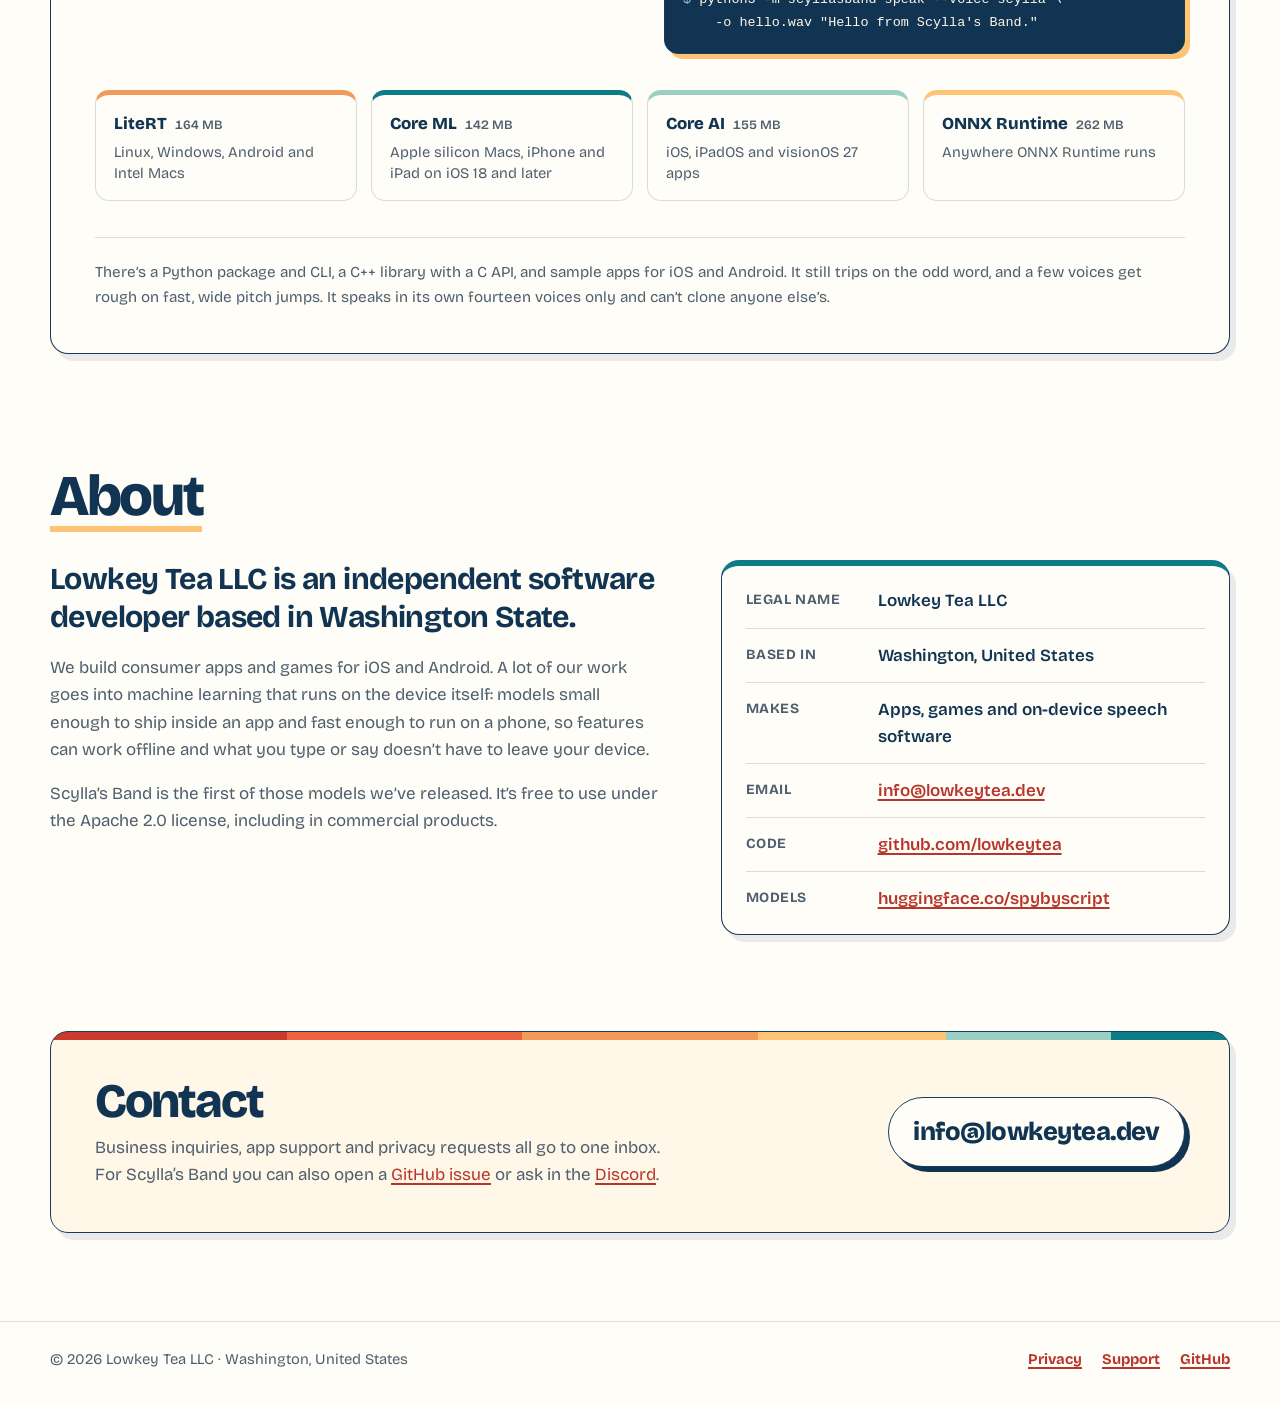
==== commit 6e81fa24: "Scylla's Band demo on release v3-20261104: intensity, pace and pitch The demo pins release v3-202611" ====
--- a/site/index.html
+++ b/site/index.html
@@ -101,12 +101,12 @@
           <p class="kicker">Open source &middot; Apache 2.0</p>
           <h3 id="sb-title">Scylla&rsquo;s Band</h3>
           <p class="feature-lede">Text-to-speech that runs on the phone or computer it&rsquo;s installed on. No server, no account, no per-character bill.</p>
-          <p>Fourteen voices cover American and British English, Spanish, Italian, French, German and Vietnamese, with four delivery controls: energy, tension, valence and assertiveness. Audio streams as it&rsquo;s generated, so long text starts playing right away.</p>
+          <p>Fourteen voices cover American and British English, Spanish, Italian, French, German and Vietnamese, with three delivery controls: intensity, pace and pitch. The emotion comes from the text. Audio streams as it&rsquo;s generated, so long text starts playing right away.</p>
           <ul class="chips" aria-label="At a glance">
             <li><strong>14</strong> voices</li>
             <li><strong>7</strong> locales</li>
             <li><strong>24 kHz</strong> audio</li>
-            <li><strong>4</strong> delivery controls</li>
+            <li><strong>3</strong> delivery controls</li>
           </ul>
           <div class="feature-links">
             <a class="button" href="scyllasband/demo/">Try it in your browser <span aria-hidden="true">&rarr;</span></a>
@@ -121,8 +121,8 @@
               <span class="speed-note">Warm runtime, three-sentence passage, default sampler</span>
             </figcaption>
             <ol class="speed-list">
-              <li><span class="device">MacBook Pro M5 Max</span><span class="bundle">Core ML, GPU</span><span class="num">220&times;</span></li>
-              <li><span class="device">iPhone 17 Pro Max</span><span class="bundle">Core AI, GPU</span><span class="num">92&times;</span></li>
+              <li><span class="device">MacBook Pro M5 Max</span><span class="bundle">Core ML, GPU</span><span class="num">170&times;</span></li>
+              <li><span class="device">iPhone 17 Pro Max</span><span class="bundle">Core AI, GPU</span><span class="num">68&times;</span></li>
               <li><span class="device">MacBook Pro M5 Max</span><span class="bundle">LiteRT, CPU</span><span class="num">34&times;</span></li>
               <li><span class="device">Galaxy Z Fold 8</span><span class="bundle">LiteRT, CPU</span><span class="num">27&times;</span></li>
             </ol>
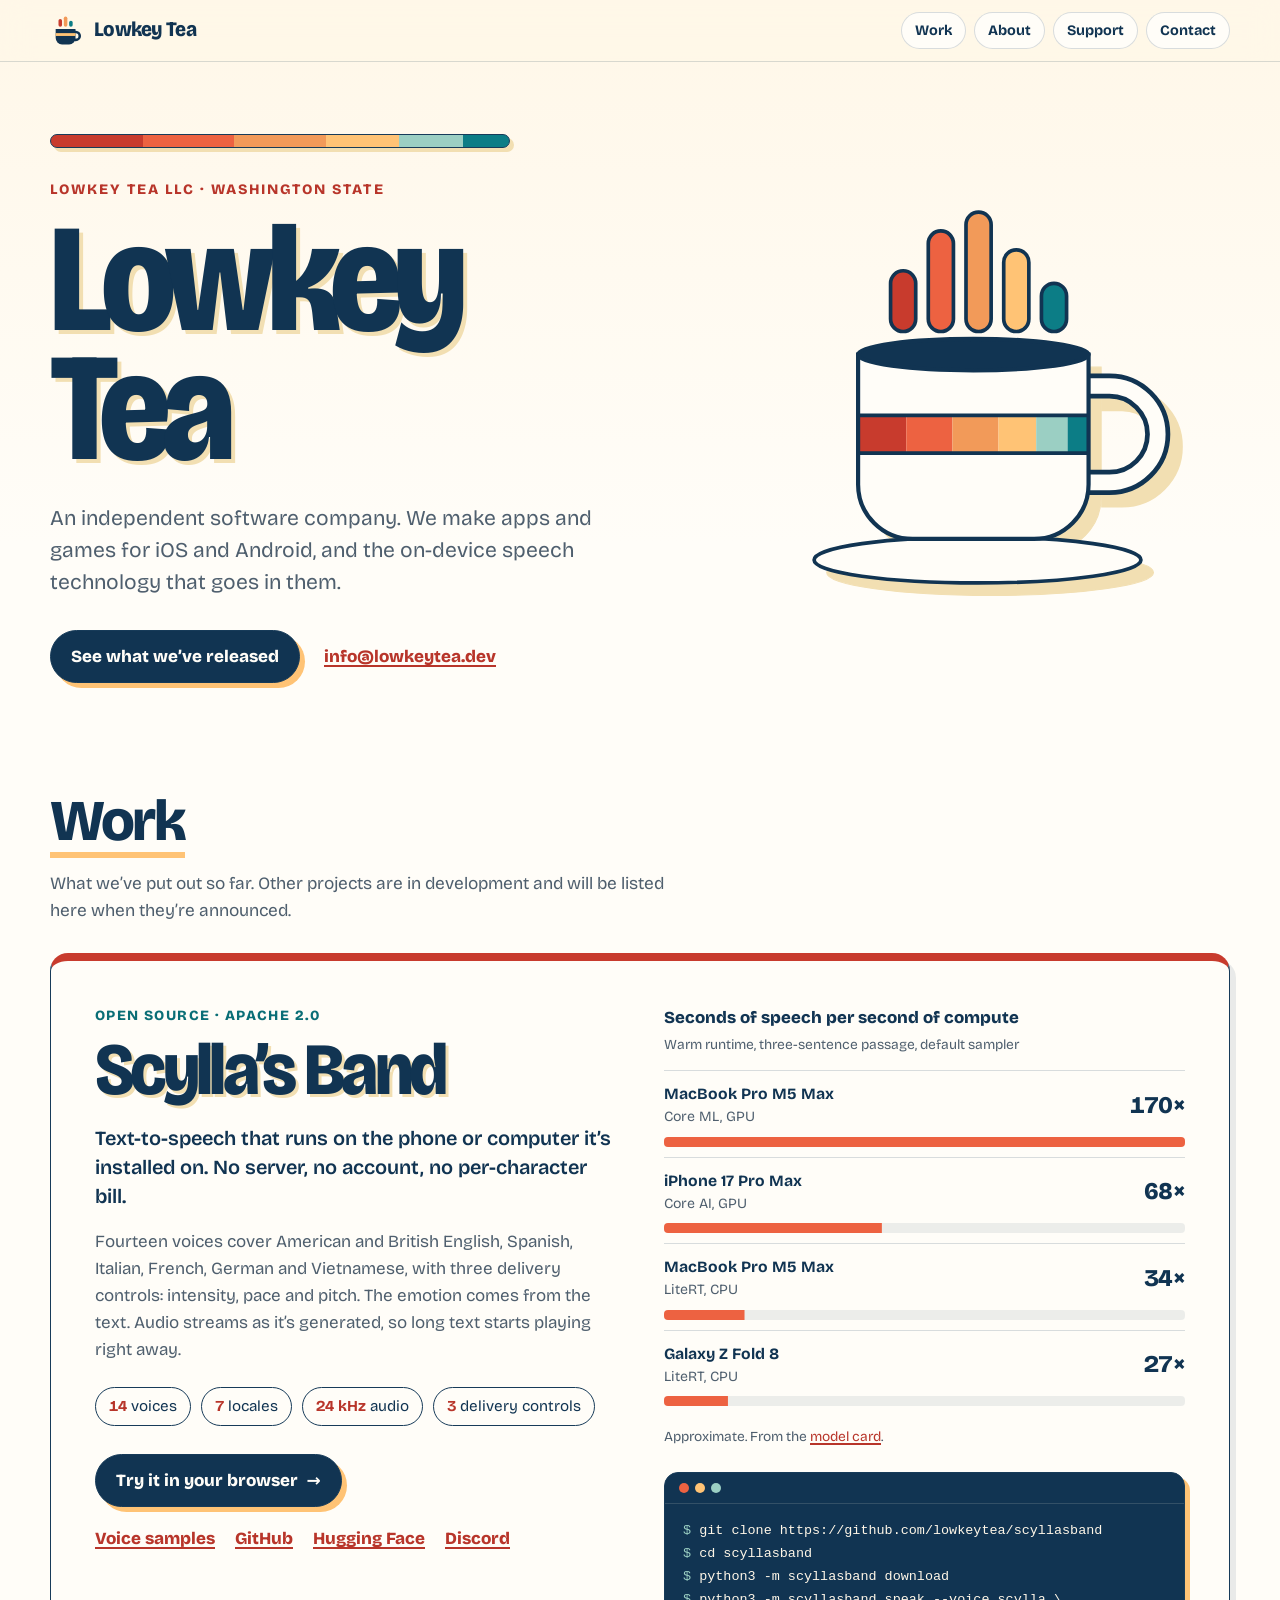
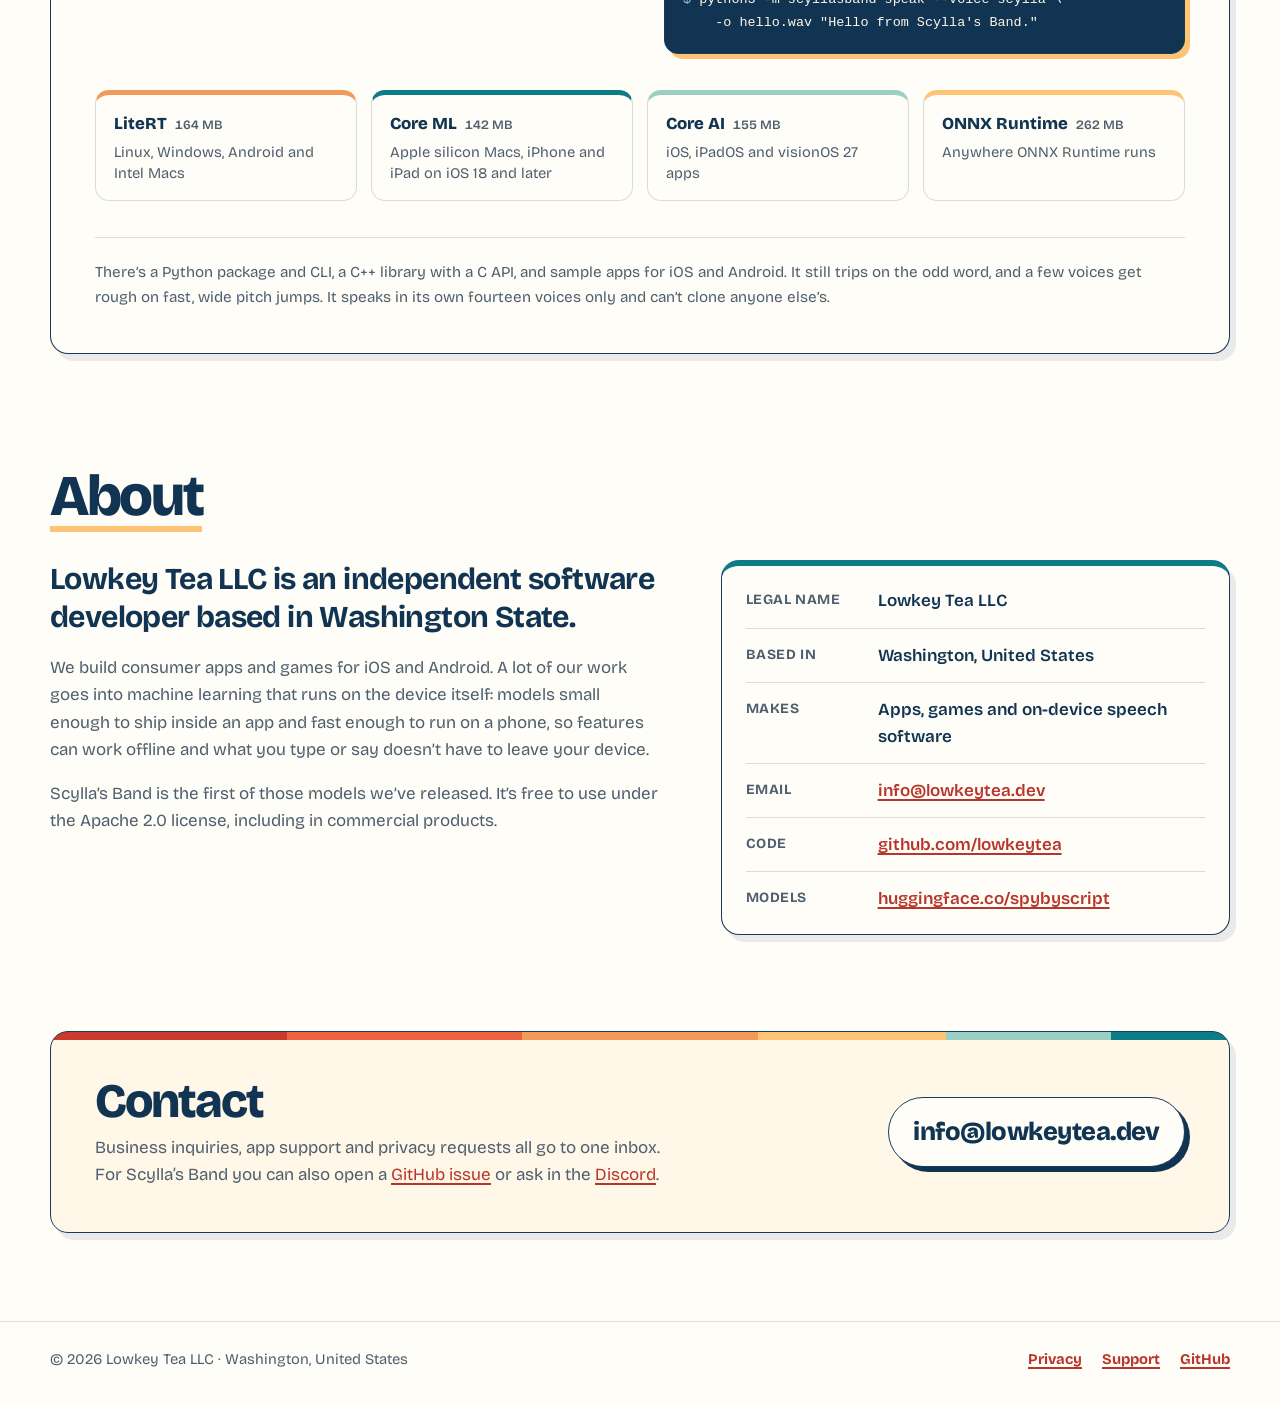
==== commit e4c76e57: "Scylla's Band samples: the voice sample page, generated here, on release v4-20261106 The gallery lea" ====
--- a/site/index.html
+++ b/site/index.html
@@ -110,7 +110,7 @@
           </ul>
           <div class="feature-links">
             <a class="button" href="scyllasband/demo/">Try it in your browser <span aria-hidden="true">&rarr;</span></a>
-            <p class="link-row"><a href="https://lowkeytea.github.io/scyllasband/">Voice gallery</a><a href="https://github.com/lowkeytea/scyllasband">GitHub</a><a href="https://huggingface.co/spybyscript/scyllasband">Hugging Face</a><a href="https://discord.gg/mBhpn7WB5N">Discord</a></p>
+            <p class="link-row"><a href="scyllasband/samples/">Voice samples</a><a href="https://github.com/lowkeytea/scyllasband">GitHub</a><a href="https://huggingface.co/spybyscript/scyllasband">Hugging Face</a><a href="https://discord.gg/mBhpn7WB5N">Discord</a></p>
           </div>
         </div>
 
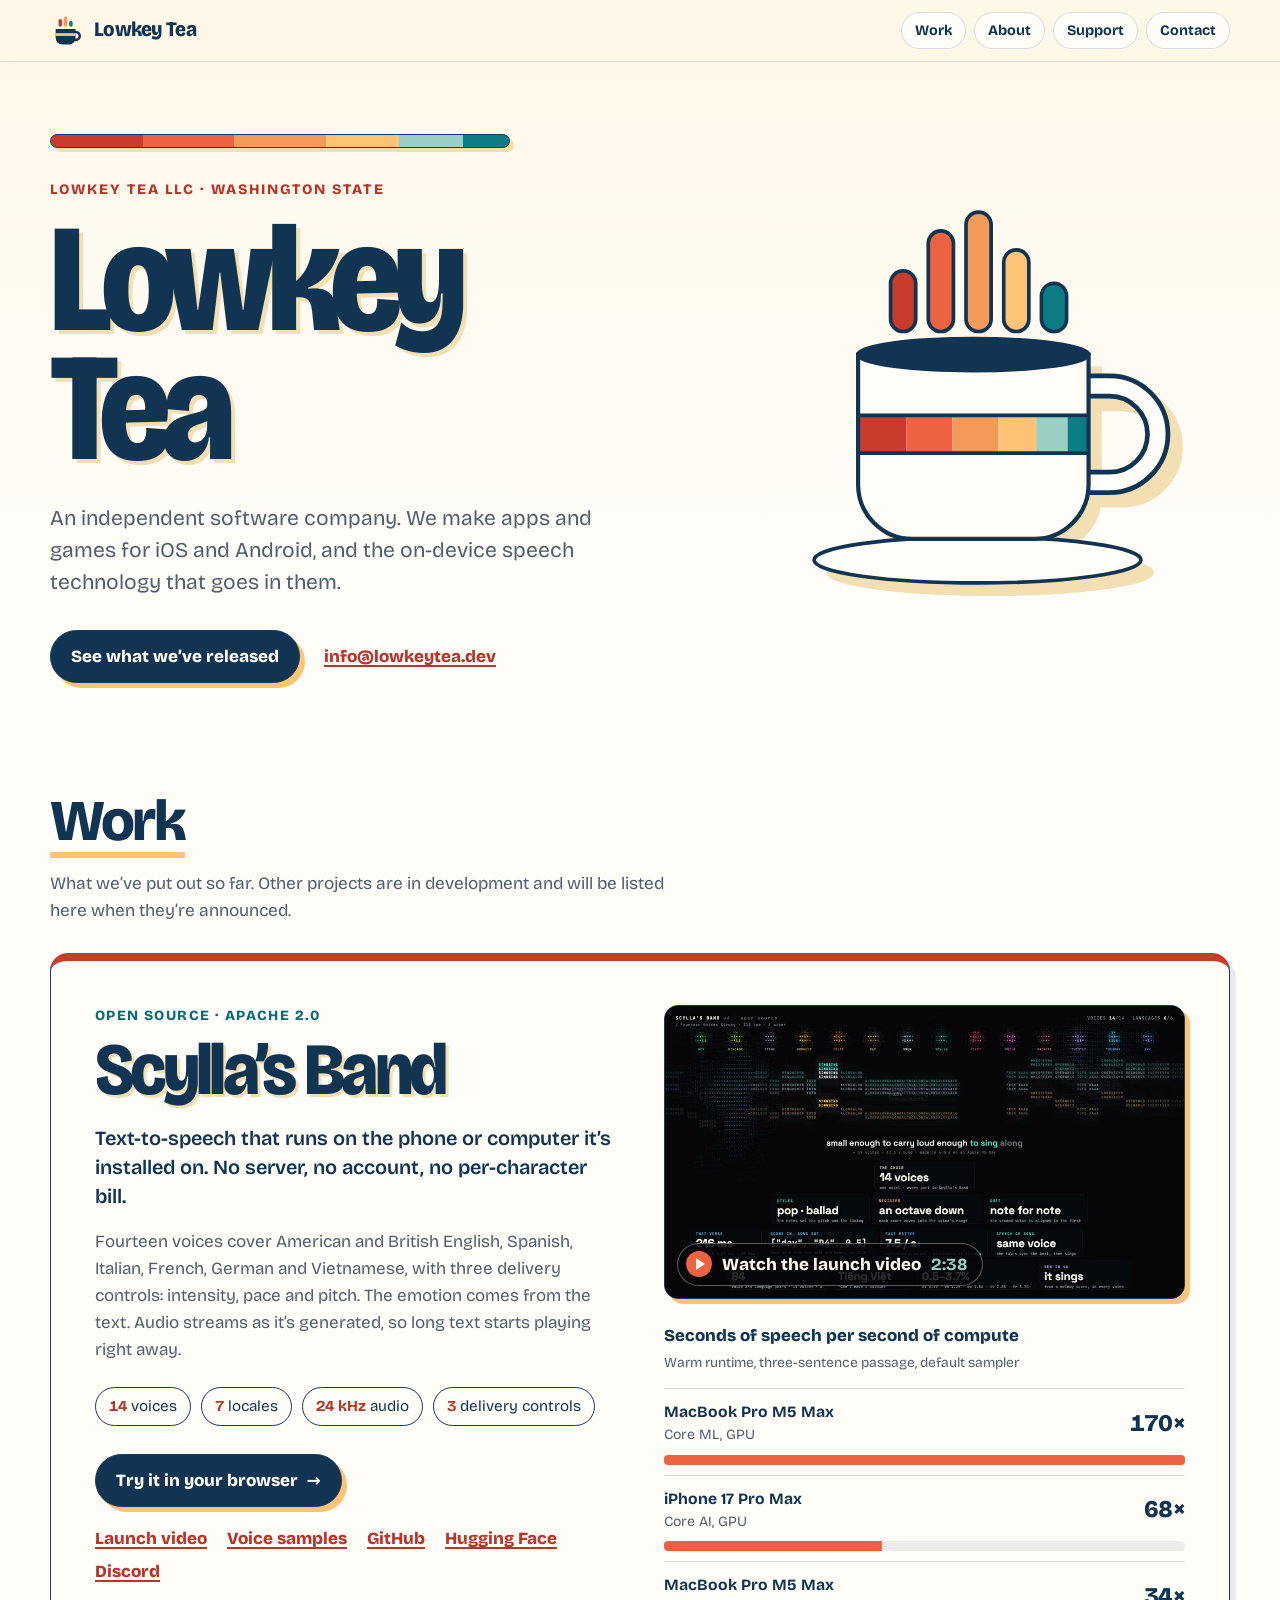
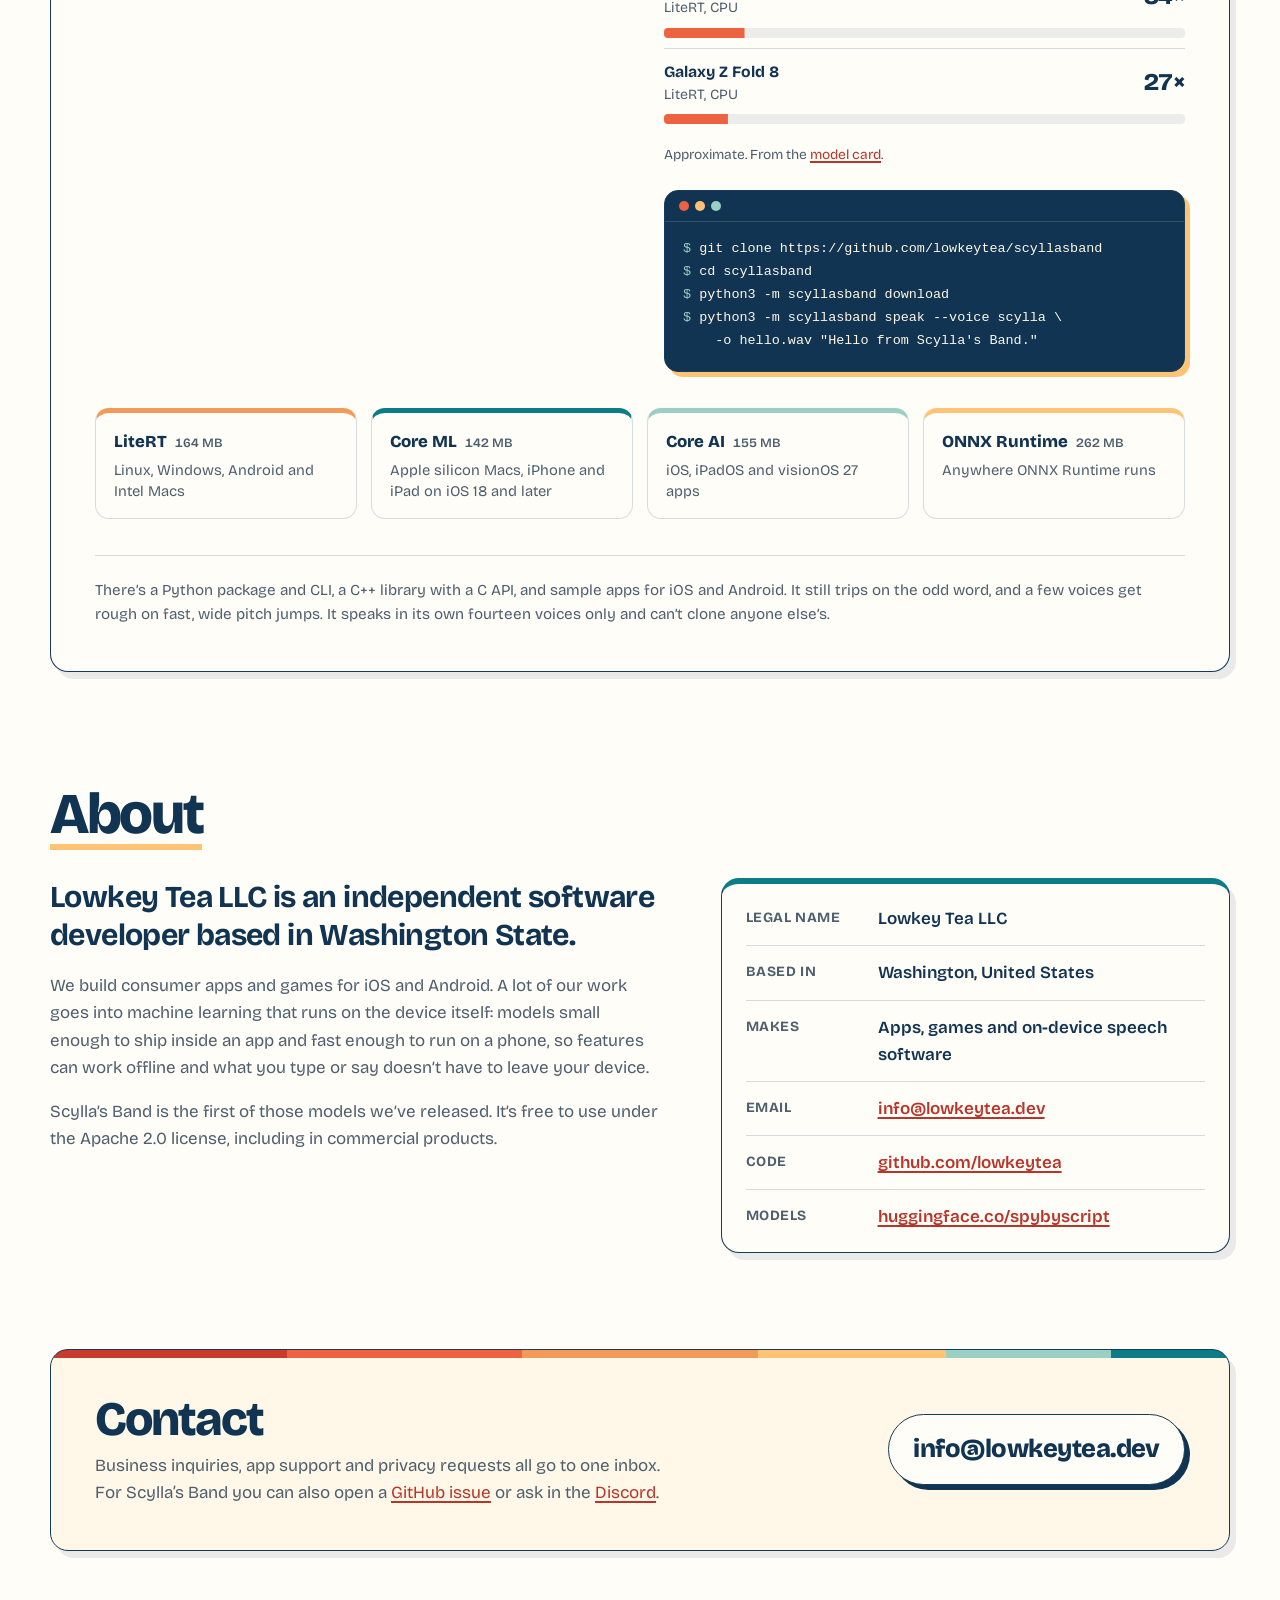
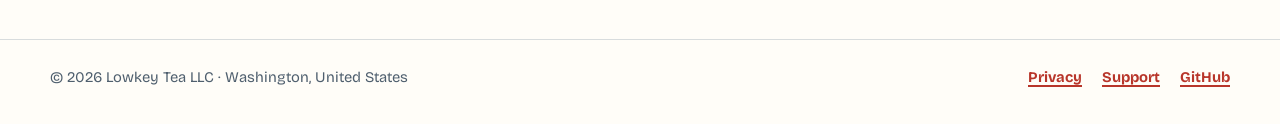
==== commit e4821b6c: "Scylla's Band launch video page, linked from the home page and the samples site/scyllasband/video/ s" ====
--- a/site/index.html
+++ b/site/index.html
@@ -110,11 +110,16 @@
           </ul>
           <div class="feature-links">
             <a class="button" href="scyllasband/demo/">Try it in your browser <span aria-hidden="true">&rarr;</span></a>
-            <p class="link-row"><a href="scyllasband/samples/">Voice samples</a><a href="https://github.com/lowkeytea/scyllasband">GitHub</a><a href="https://huggingface.co/spybyscript/scyllasband">Hugging Face</a><a href="https://discord.gg/mBhpn7WB5N">Discord</a></p>
+            <p class="link-row"><a href="scyllasband/video/">Launch video</a><a href="scyllasband/samples/">Voice samples</a><a href="https://github.com/lowkeytea/scyllasband">GitHub</a><a href="https://huggingface.co/spybyscript/scyllasband">Hugging Face</a><a href="https://discord.gg/mBhpn7WB5N">Discord</a></p>
           </div>
         </div>
 
         <div class="feature-side">
+          <a class="launch-thumb" href="scyllasband/video/">
+            <img src="scyllasband/video/media/thumb-16x9.jpg" width="960" height="540" loading="lazy"
+                 alt="A frame from the launch video: fourteen voice orbs in a row, the chorus in coloured letters, fact tiles below">
+            <span class="launch-thumb-label"><span class="play" aria-hidden="true"></span>Watch the launch video <span class="dur">2:38</span></span>
+          </a>
           <figure class="speed">
             <figcaption>
               <span class="speed-title">Seconds of speech per second of compute</span>
--- a/site/assets/site.css
+++ b/site/assets/site.css
@@ -242,6 +242,25 @@
 .platforms .size { margin-left: 4px; color: var(--muted); font-size: .8rem; font-weight: 600; font-variant-numeric: tabular-nums; }
 
 .feature-side { display: grid; gap: 24px; align-content: start; }
+.launch-thumb {
+  position: relative; display: block; overflow: hidden; border: 1.5px solid var(--line); border-radius: 14px;
+  background: #05060a; box-shadow: 5px 5px 0 var(--apricot); color: #fff7e8; text-decoration: none;
+  transition: transform .15s ease, box-shadow .15s ease;
+}
+@media (prefers-color-scheme: dark) { .launch-thumb { box-shadow: 5px 5px 0 var(--red); } }
+.launch-thumb:hover { color: #fff7e8; transform: translate(-2px, -2px); box-shadow: 7px 7px 0 var(--apricot); }
+@media (prefers-color-scheme: dark) { .launch-thumb:hover { box-shadow: 7px 7px 0 var(--red); } }
+.launch-thumb img { width: 100%; height: auto; aspect-ratio: 16 / 9; }
+.launch-thumb-label {
+  position: absolute; left: 12px; bottom: 12px; display: inline-flex; align-items: center; gap: 10px; padding: 7px 14px 7px 8px;
+  border: 1.5px solid rgba(255, 247, 232, .35); border-radius: 999px; background: rgba(5, 6, 10, .84); font-weight: 800;
+}
+.launch-thumb .play { position: relative; flex: none; width: 26px; height: 26px; border-radius: 50%; background: var(--coral); }
+.launch-thumb .play::after {
+  content: ""; position: absolute; left: 10px; top: 7px; border-style: solid; border-width: 6px 0 6px 9px;
+  border-color: transparent transparent transparent #fff7e8;
+}
+.launch-thumb .dur { color: #9bcfc3; font-weight: 700; font-variant-numeric: tabular-nums; }
 .speed { margin: 0; }
 .speed figcaption { display: grid; gap: 2px; margin-bottom: 14px; }
 .speed-title { font-weight: 800; font-size: 1.05rem; }
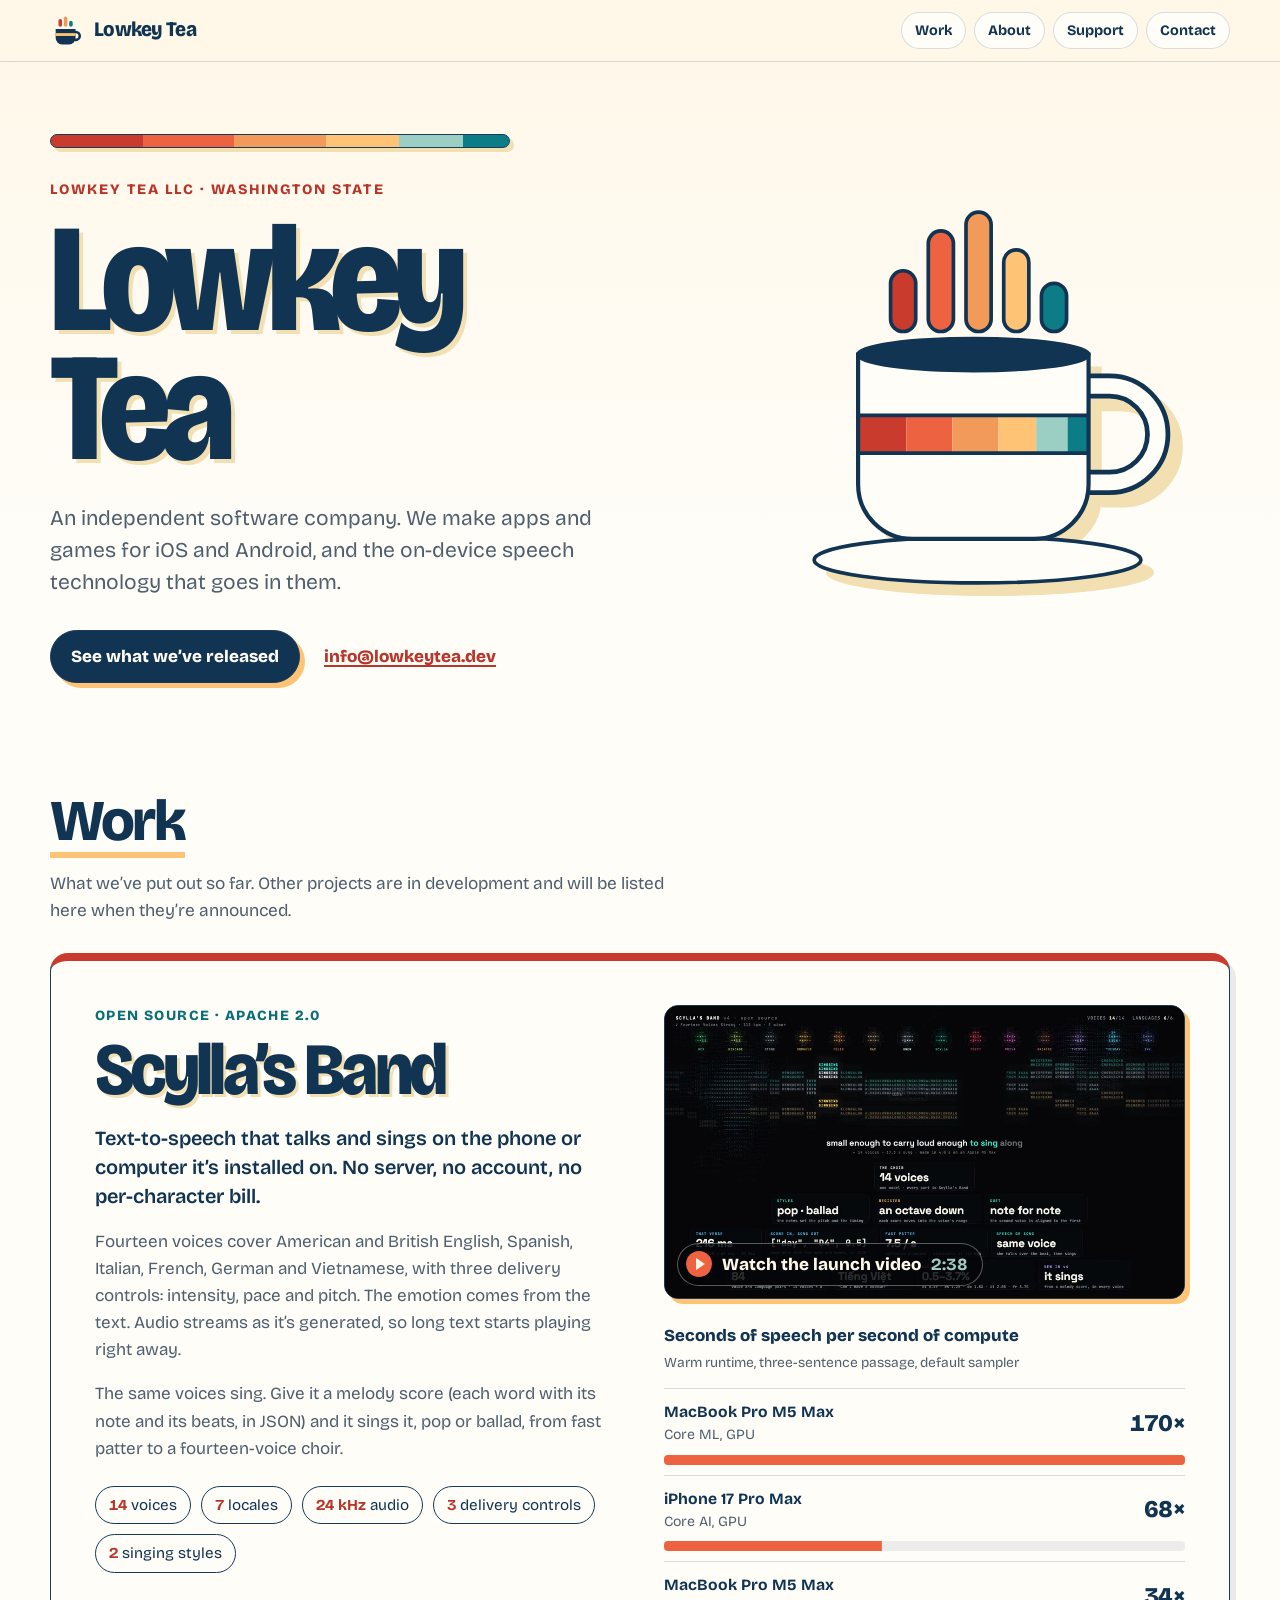
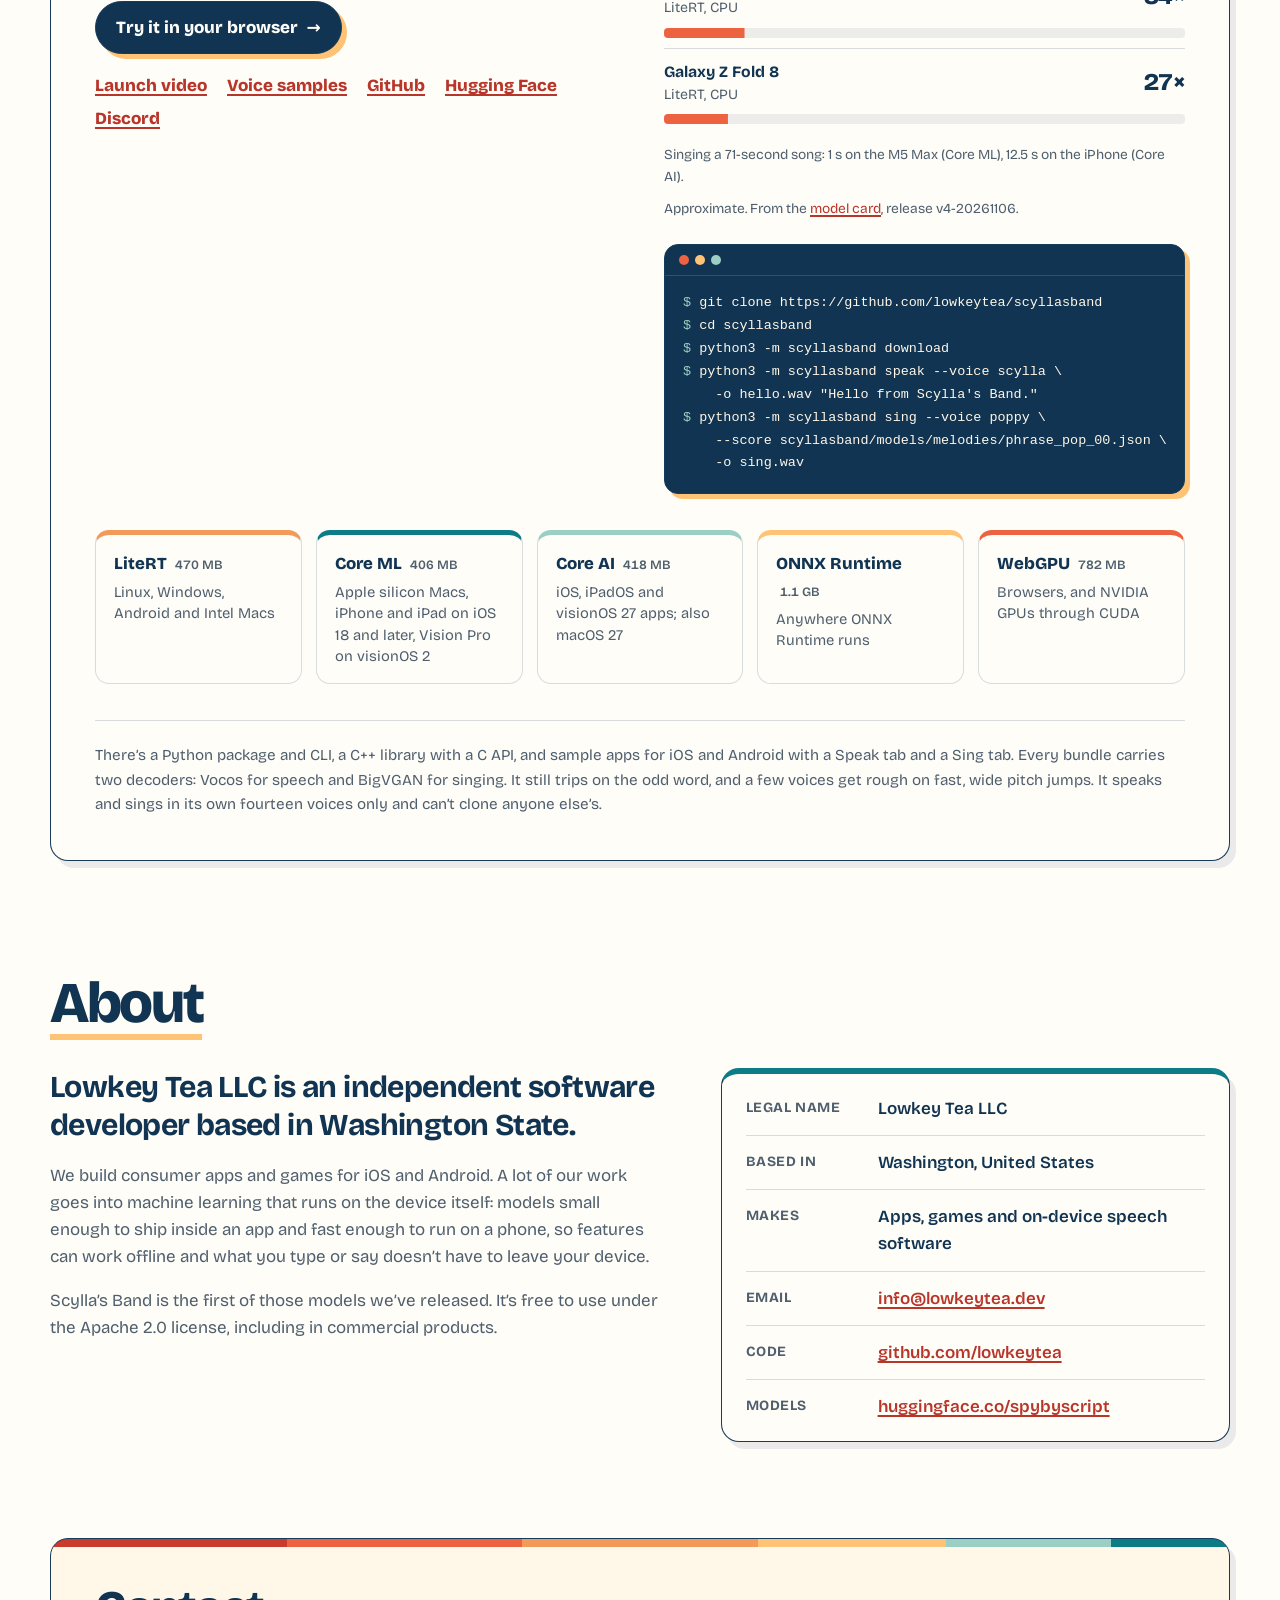
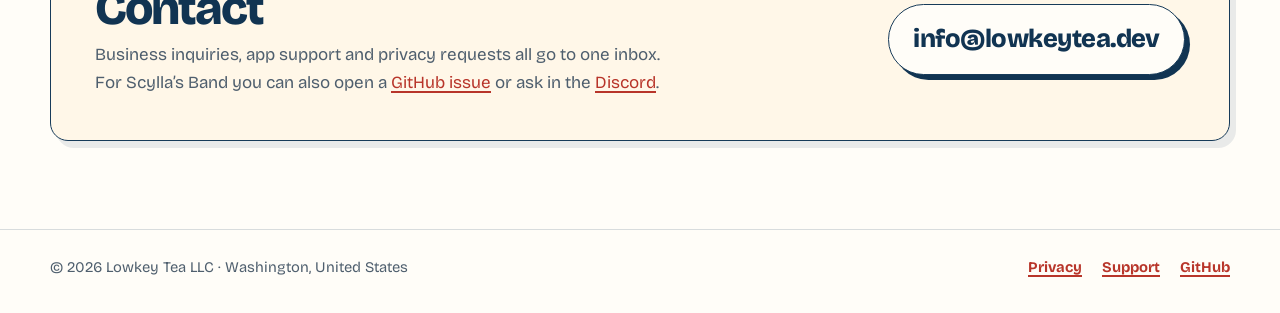
==== commit f92b5335: "Home page: Scylla's Band card up to date with release v4-20261106 The card described an earlier spee" ====
--- a/site/index.html
+++ b/site/index.html
@@ -4,7 +4,7 @@
   <meta charset="utf-8">
   <meta name="viewport" content="width=device-width, initial-scale=1">
   <title>Lowkey Tea LLC</title>
-  <meta name="description" content="Lowkey Tea LLC is an independent software company in Washington State. We make apps and games for iOS and Android, and Scylla's Band, an open-source text-to-speech model that runs on the device.">
+  <meta name="description" content="Lowkey Tea LLC is an independent software company in Washington State. We make apps and games for iOS and Android, and Scylla's Band, an open-source text-to-speech model that talks and sings on the device.">
   <meta name="color-scheme" content="light dark">
   <meta name="theme-color" content="#fff7e8" media="(prefers-color-scheme: light)">
   <meta name="theme-color" content="#0c1f33" media="(prefers-color-scheme: dark)">
@@ -100,13 +100,15 @@
         <div class="feature-main">
           <p class="kicker">Open source &middot; Apache 2.0</p>
           <h3 id="sb-title">Scylla&rsquo;s Band</h3>
-          <p class="feature-lede">Text-to-speech that runs on the phone or computer it&rsquo;s installed on. No server, no account, no per-character bill.</p>
+          <p class="feature-lede">Text-to-speech that talks and sings on the phone or computer it&rsquo;s installed on. No server, no account, no per-character bill.</p>
           <p>Fourteen voices cover American and British English, Spanish, Italian, French, German and Vietnamese, with three delivery controls: intensity, pace and pitch. The emotion comes from the text. Audio streams as it&rsquo;s generated, so long text starts playing right away.</p>
+          <p>The same voices sing. Give it a melody score (each word with its note and its beats, in JSON) and it sings it, pop or ballad, from fast patter to a fourteen-voice choir.</p>
           <ul class="chips" aria-label="At a glance">
             <li><strong>14</strong> voices</li>
             <li><strong>7</strong> locales</li>
             <li><strong>24 kHz</strong> audio</li>
             <li><strong>3</strong> delivery controls</li>
+            <li><strong>2</strong> singing styles</li>
           </ul>
           <div class="feature-links">
             <a class="button" href="scyllasband/demo/">Try it in your browser <span aria-hidden="true">&rarr;</span></a>
@@ -131,7 +133,8 @@
               <li><span class="device">MacBook Pro M5 Max</span><span class="bundle">LiteRT, CPU</span><span class="num">34&times;</span></li>
               <li><span class="device">Galaxy Z Fold 8</span><span class="bundle">LiteRT, CPU</span><span class="num">27&times;</span></li>
             </ol>
-            <p class="speed-source">Approximate. From the <a href="https://huggingface.co/spybyscript/scyllasband">model card</a>.</p>
+            <p class="speed-note">Singing a 71-second song: 1&nbsp;s on the M5 Max (Core ML), 12.5&nbsp;s on the iPhone (Core AI).</p>
+            <p class="speed-source">Approximate. From the <a href="https://huggingface.co/spybyscript/scyllasband">model card</a>, release v4-20261106.</p>
           </figure>
 
           <div class="terminal" aria-label="Quick start">
@@ -140,29 +143,36 @@
 <span class="prompt">$</span> cd scyllasband
 <span class="prompt">$</span> python3 -m scyllasband download
 <span class="prompt">$</span> python3 -m scyllasband speak --voice scylla \
-    -o hello.wav "Hello from Scylla's Band."</code></pre>
+    -o hello.wav "Hello from Scylla's Band."
+<span class="prompt">$</span> python3 -m scyllasband sing --voice poppy \
+    --score scyllasband/models/melodies/phrase_pop_00.json \
+    -o sing.wav</code></pre>
           </div>
         </div>
 
         <dl class="platforms">
           <div>
-            <dt>LiteRT <span class="size">164 MB</span></dt>
+            <dt>LiteRT <span class="size">470 MB</span></dt>
             <dd>Linux, Windows, Android and Intel Macs</dd>
           </div>
           <div>
-            <dt>Core ML <span class="size">142 MB</span></dt>
-            <dd>Apple silicon Macs, iPhone and iPad on iOS 18 and later</dd>
-          </div>
-          <div>
-            <dt>Core AI <span class="size">155 MB</span></dt>
-            <dd>iOS, iPadOS and visionOS 27 apps</dd>
-          </div>
-          <div>
-            <dt>ONNX Runtime <span class="size">262 MB</span></dt>
+            <dt>Core ML <span class="size">406 MB</span></dt>
+            <dd>Apple silicon Macs, iPhone and iPad on iOS 18 and later, Vision Pro on visionOS 2</dd>
+          </div>
+          <div>
+            <dt>Core AI <span class="size">418 MB</span></dt>
+            <dd>iOS, iPadOS and visionOS 27 apps; also macOS 27</dd>
+          </div>
+          <div>
+            <dt>ONNX Runtime <span class="size">1.1 GB</span></dt>
             <dd>Anywhere ONNX Runtime runs</dd>
           </div>
+          <div>
+            <dt>WebGPU <span class="size">782 MB</span></dt>
+            <dd>Browsers, and NVIDIA GPUs through CUDA</dd>
+          </div>
         </dl>
-        <p class="feature-foot">There&rsquo;s a Python package and CLI, a C++ library with a C API, and sample apps for iOS and Android. It still trips on the odd word, and a few voices get rough on fast, wide pitch jumps. It speaks in its own fourteen voices only and can&rsquo;t clone anyone else&rsquo;s.</p>
+        <p class="feature-foot">There&rsquo;s a Python package and CLI, a C++ library with a C API, and sample apps for iOS and Android with a Speak tab and a Sing tab. Every bundle carries two decoders: Vocos for speech and BigVGAN for singing. It still trips on the odd word, and a few voices get rough on fast, wide pitch jumps. It speaks and sings in its own fourteen voices only and can&rsquo;t clone anyone else&rsquo;s.</p>
       </article>
     </section>
 
--- a/site/assets/site.css
+++ b/site/assets/site.css
@@ -239,7 +239,7 @@
 .chips strong { color: var(--link); font-variant-numeric: tabular-nums; }
 .feature-links { display: grid; justify-items: start; gap: 18px; margin-top: 28px; }
 .link-row { display: flex; flex-wrap: wrap; gap: 6px 20px; margin: 0; font-weight: 800; }
-.platforms .size { margin-left: 4px; color: var(--muted); font-size: .8rem; font-weight: 600; font-variant-numeric: tabular-nums; }
+.platforms .size { margin-left: 4px; color: var(--muted); font-size: .8rem; font-weight: 600; font-variant-numeric: tabular-nums; white-space: nowrap; }
 
 .feature-side { display: grid; gap: 24px; align-content: start; }
 .launch-thumb {
@@ -265,7 +265,7 @@
 .speed figcaption { display: grid; gap: 2px; margin-bottom: 14px; }
 .speed-title { font-weight: 800; font-size: 1.05rem; }
 .speed-note, .speed-source { color: var(--muted); font-size: .86rem; }
-.speed-source { margin: 10px 0 0; }
+.speed-source, .speed > p.speed-note { margin: 10px 0 0; }
 .speed-list { margin: 0; padding: 0; list-style: none; }
 .speed-list li {
   display: grid; grid-template-columns: minmax(0, 1fr) auto; grid-template-areas: "device num" "bundle num" "bar bar";
@@ -299,7 +299,7 @@
 .terminal .prompt { color: var(--term-muted); user-select: none; }
 
 .platforms {
-  grid-column: 1 / -1; display: grid; grid-template-columns: repeat(4, minmax(0, 1fr)); gap: 14px; margin: 0;
+  grid-column: 1 / -1; display: grid; grid-template-columns: repeat(5, minmax(0, 1fr)); gap: 14px; margin: 0;
 }
 .platforms div {
   padding: 16px 18px; border: 1.5px solid var(--line-soft); border-radius: 14px; background: var(--paper);
@@ -308,6 +308,7 @@
 .platforms div:nth-child(2) { border-top-color: var(--teal); }
 .platforms div:nth-child(3) { border-top-color: var(--seafoam); }
 .platforms div:nth-child(4) { border-top-color: var(--apricot); }
+.platforms div:nth-child(5) { border-top-color: var(--coral); }
 .platforms dt { font-weight: 800; font-size: 1.05rem; }
 .platforms dd { margin: 4px 0 0; color: var(--muted); font-size: .92rem; line-height: 1.45; }
 .feature-foot {
@@ -410,6 +411,7 @@
   .hero-art { width: min(78%, 380px); justify-self: start; order: -1; }
   .feature { grid-template-columns: 1fr; }
   .platforms { grid-template-columns: repeat(2, minmax(0, 1fr)); }
+  .platforms div:last-child:nth-child(odd) { grid-column: 1 / -1; }
   .about-grid { grid-template-columns: 1fr; gap: 32px; }
   .doc-layout { grid-template-columns: 1fr; gap: 32px; }
   .toc { position: static; padding: 18px 20px; border: 1.5px solid var(--line-soft); border-radius: 14px; background: var(--card); }
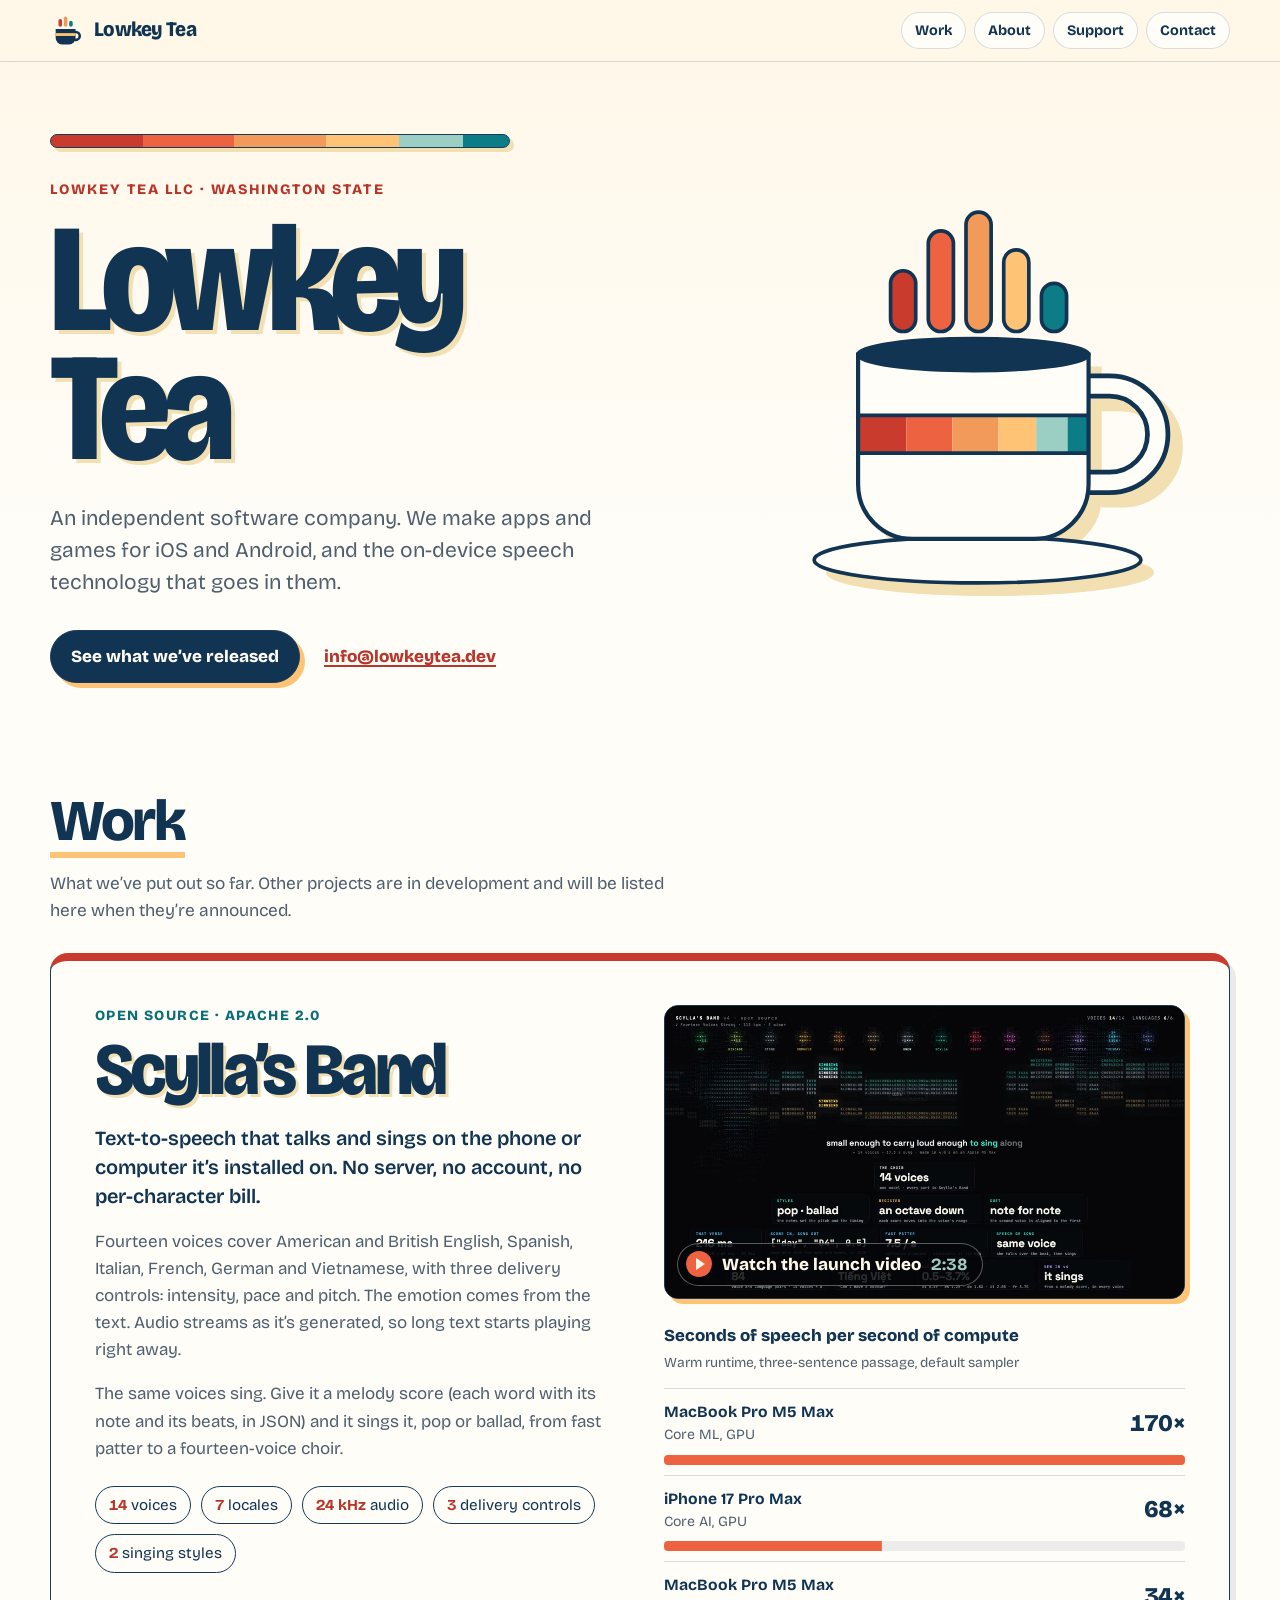
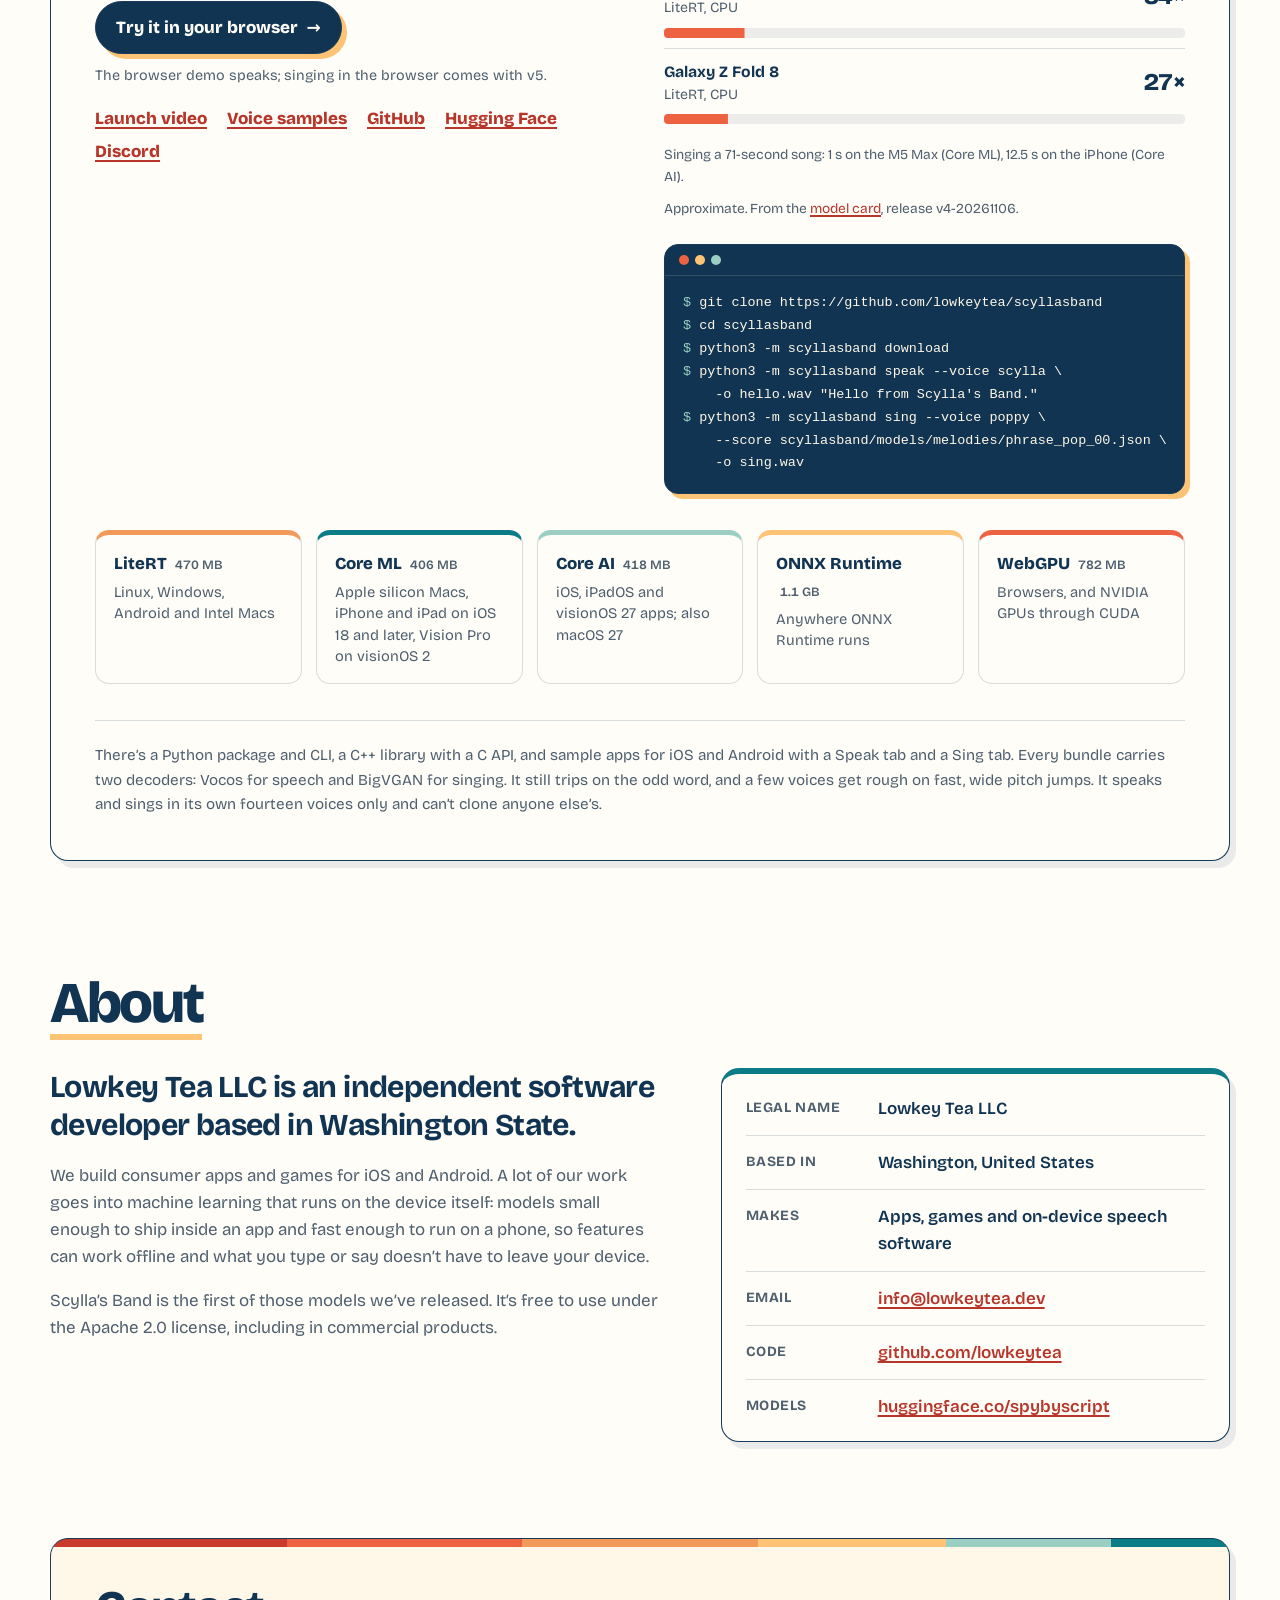
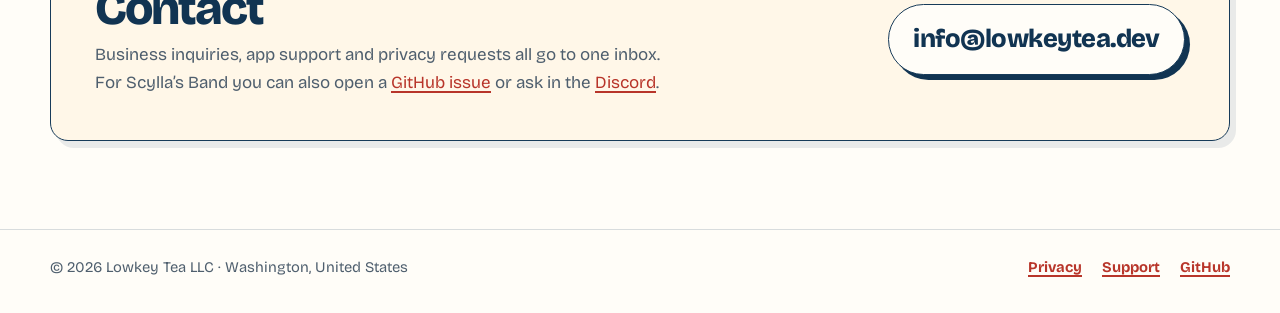
==== commit 793646c0: "Scylla's Band demo on release v4 (speech), singing in the browser noted for v5 - Model: pinned to v4" ====
--- a/site/index.html
+++ b/site/index.html
@@ -112,6 +112,7 @@
           </ul>
           <div class="feature-links">
             <a class="button" href="scyllasband/demo/">Try it in your browser <span aria-hidden="true">&rarr;</span></a>
+            <p class="feature-note">The browser demo speaks; singing in the browser comes with v5.</p>
             <p class="link-row"><a href="scyllasband/video/">Launch video</a><a href="scyllasband/samples/">Voice samples</a><a href="https://github.com/lowkeytea/scyllasband">GitHub</a><a href="https://huggingface.co/spybyscript/scyllasband">Hugging Face</a><a href="https://discord.gg/mBhpn7WB5N">Discord</a></p>
           </div>
         </div>
--- a/site/assets/site.css
+++ b/site/assets/site.css
@@ -238,6 +238,7 @@
 }
 .chips strong { color: var(--link); font-variant-numeric: tabular-nums; }
 .feature-links { display: grid; justify-items: start; gap: 18px; margin-top: 28px; }
+.feature-note { margin: -8px 0 0; color: var(--muted); font-size: .9rem; }
 .link-row { display: flex; flex-wrap: wrap; gap: 6px 20px; margin: 0; font-weight: 800; }
 .platforms .size { margin-left: 4px; color: var(--muted); font-size: .8rem; font-weight: 600; font-variant-numeric: tabular-nums; white-space: nowrap; }
 
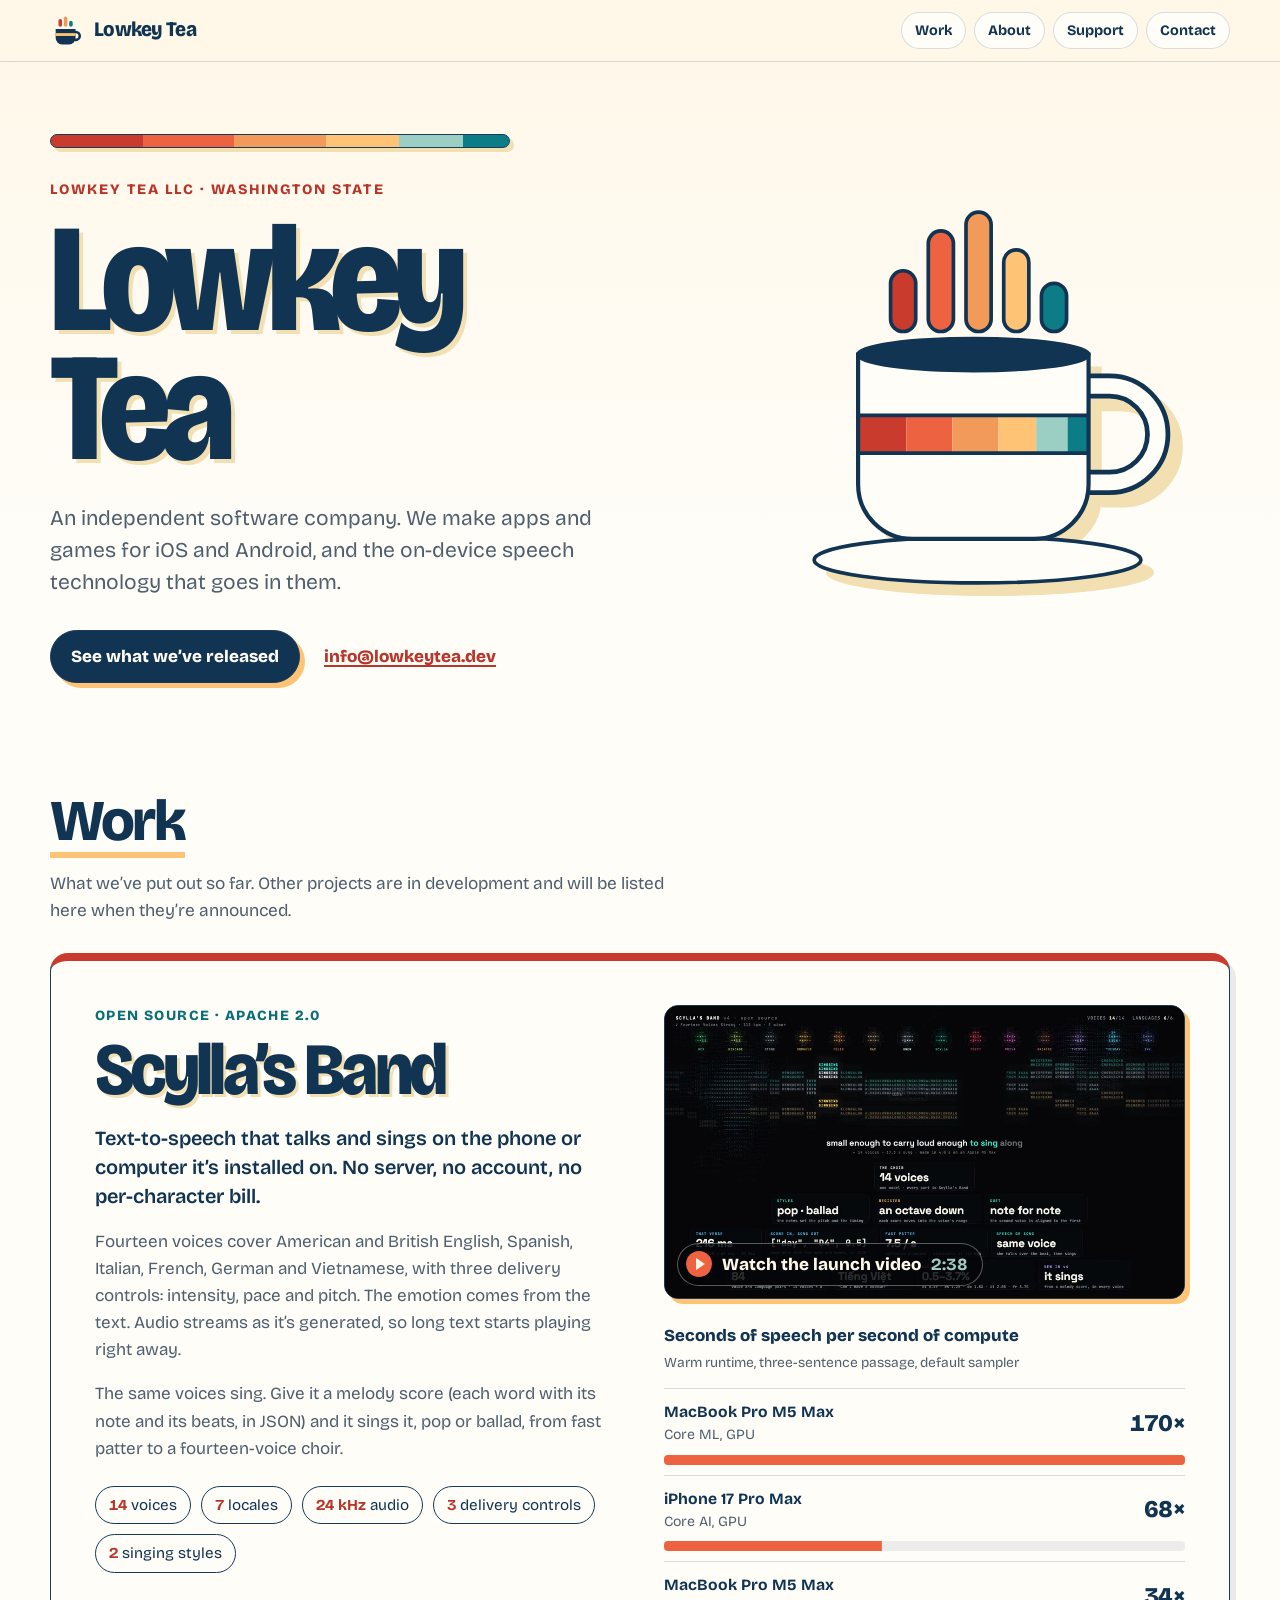
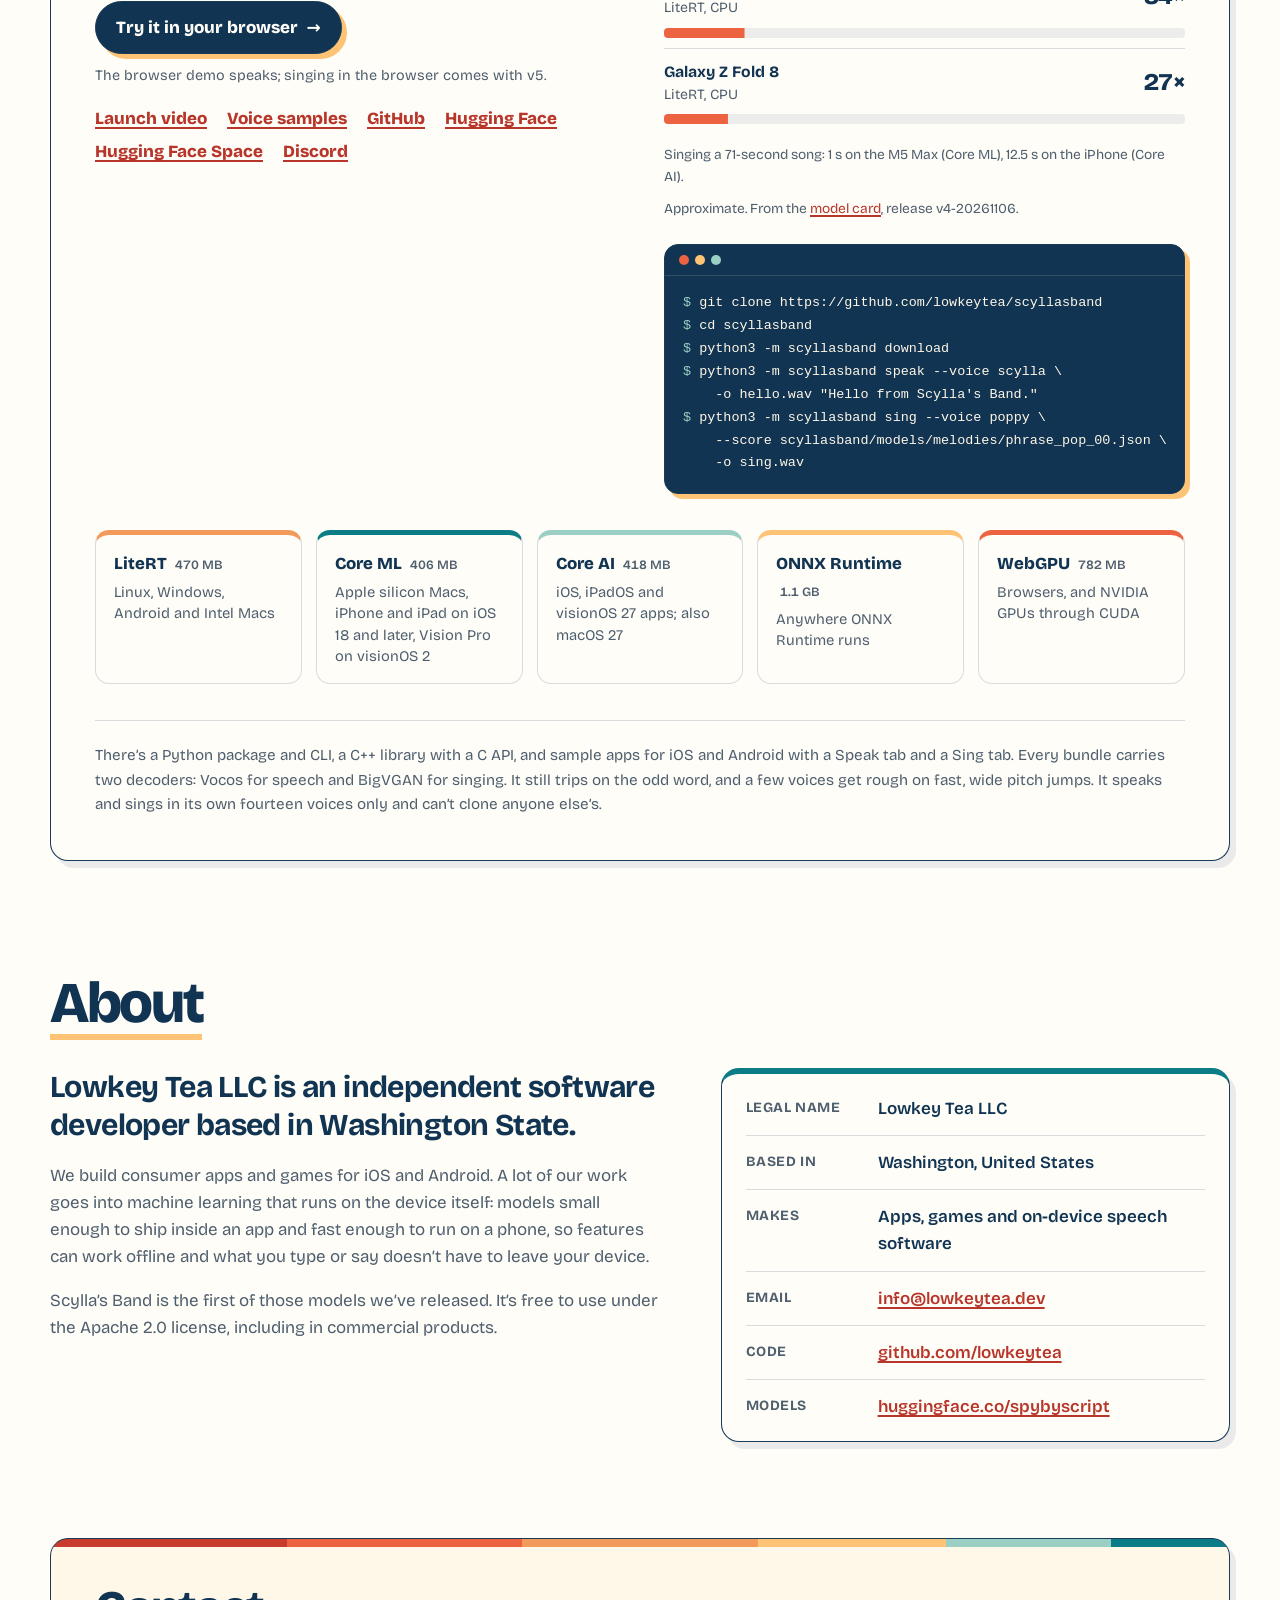
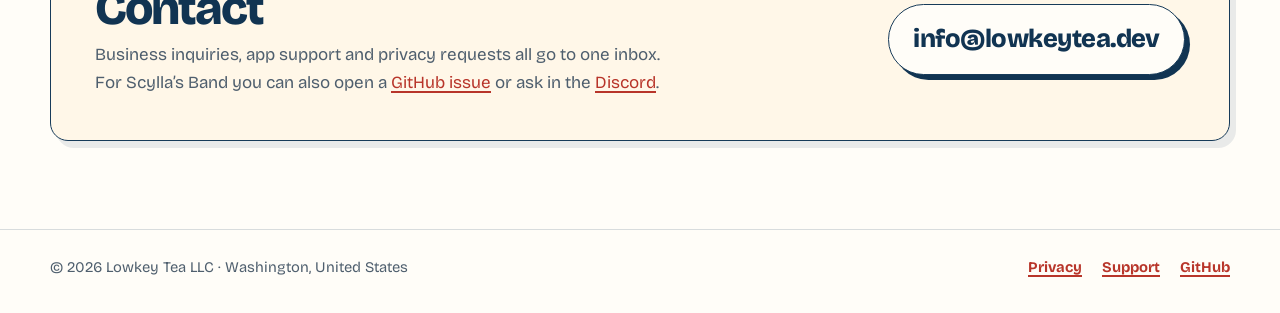
==== commit 5ac8d342: "Link the Scylla's Band demo Space on Hugging Face from the home, samples and video pages" ====
--- a/site/index.html
+++ b/site/index.html
@@ -113,7 +113,7 @@
           <div class="feature-links">
             <a class="button" href="scyllasband/demo/">Try it in your browser <span aria-hidden="true">&rarr;</span></a>
             <p class="feature-note">The browser demo speaks; singing in the browser comes with v5.</p>
-            <p class="link-row"><a href="scyllasband/video/">Launch video</a><a href="scyllasband/samples/">Voice samples</a><a href="https://github.com/lowkeytea/scyllasband">GitHub</a><a href="https://huggingface.co/spybyscript/scyllasband">Hugging Face</a><a href="https://discord.gg/mBhpn7WB5N">Discord</a></p>
+            <p class="link-row"><a href="scyllasband/video/">Launch video</a><a href="scyllasband/samples/">Voice samples</a><a href="https://github.com/lowkeytea/scyllasband">GitHub</a><a href="https://huggingface.co/spybyscript/scyllasband">Hugging Face</a><a href="https://huggingface.co/spaces/spybyscript/scyllasband">Hugging Face Space</a><a href="https://discord.gg/mBhpn7WB5N">Discord</a></p>
           </div>
         </div>
 
